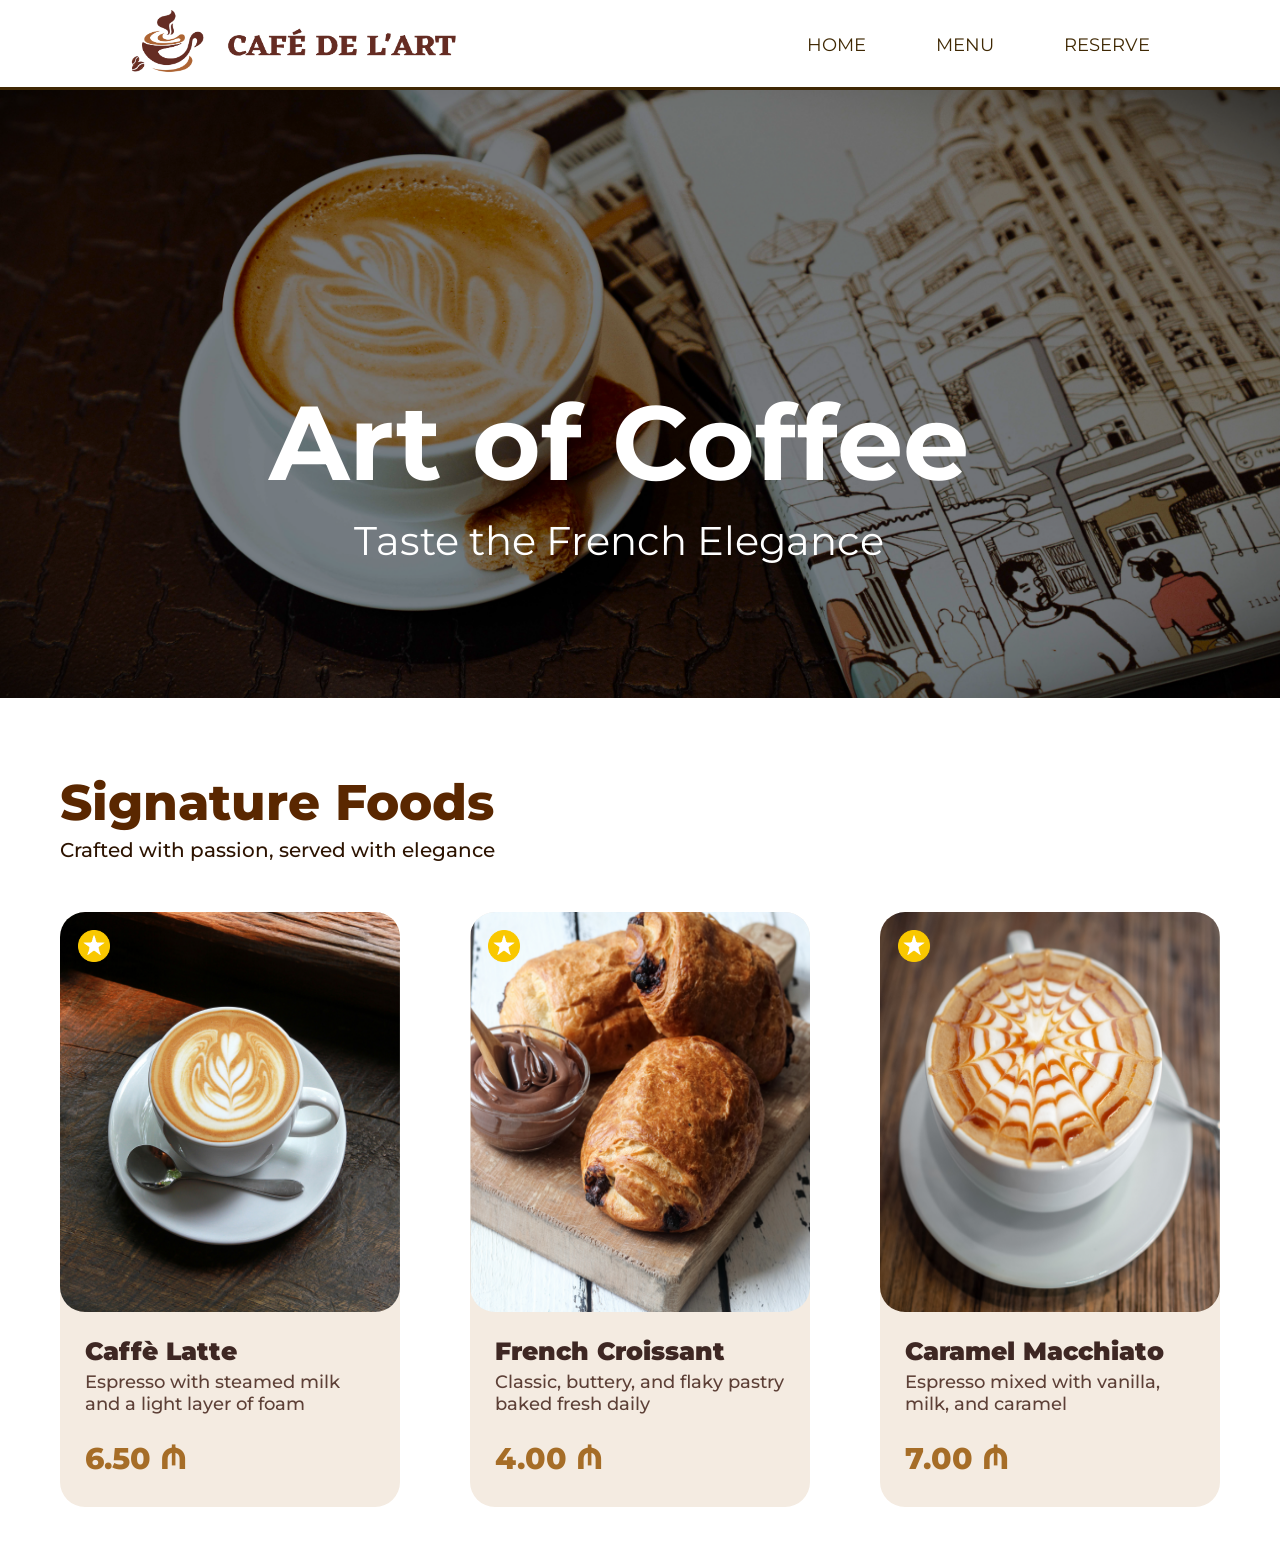
==== index.html @ 477aab11 "Adding signature foods area to laknding page" ====
<!DOCTYPE html>
<html lang="en">
    <head>
        <meta charset="UTF-8">
        <meta name="viewport" content="width=device-width, initial-scale=1.0">
        <title>Café de l'Art - The French Elegance</title>
        <link rel="stylesheet" href="style.css">
        <link rel="icon" type="image/png" href="./icons/title-logo-icon.png">
    </head>
    <body>
        <header>
            <div class="logo">
                <img src="./icons/business-logo.png" alt="Logo" id="logo">
            </div>
            <div class="services">
                <ul class="menu">
                    <li>
                        <button class="btn">HOME</button>
                    </li>
                    <li>
                        <button class="btn">MENU</button>
                    </li>
                    <li>
                        <button class="btn">RESERVE</button>
                    </li>
                </ul>
            </div>
        </header>
        <main>
            <section class="hero">
                <div class="hero-img">
                    <img src="./images/2.png" alt="Hero">
                    <div class="hero-slogan">
                        <h1>Art of Coffee</h1>
                        <p>Taste the French Elegance</p>
                    </div>
                </div>
            </section>
            <section class="signature-foods">
                <h2 class="title">Signature Foods</h2>
                <p class="subtitle">Crafted with passion, served with elegance</p>
                <div class="cards">
                    <div class="card">
                        <div class="item-img">
                            <img src="./icons/premium-icon.png" alt="Premium Badge" class="premium-icon">
                            <img src="./images/item1.png" alt="Caffè Latte" class="main-img">
                        </div>
                        <div class="item-details">
                            <h3>Caffè Latte</h3>
                            <p>Espresso with steamed milk and a light layer of foam</p>
                            <div class="price">6.50 ₼</div>
                        </div>
                    </div>
                    <div class="card">
                        <div class="item-img">
                            <img src="./icons/premium-icon.png" alt="Premium Badge" class="premium-icon">
                            <img src="./images/item2.png" alt="French Croissant" class="main-img">
                        </div>
                        <div class="item-details">
                            <h3>French Croissant</h3>
                            <p>Classic, buttery, and flaky pastry baked fresh daily</p>
                            <div class="price">4.00 ₼</div>
                        </div>
                    </div>
                    <div class="card">
                        <div class="item-img">
                            <img src="./icons/premium-icon.png" alt="Premium Badge" class="premium-icon">
                            <img src="./images/item3.png" alt="Caramel Macchiato" class="main-img">
                        </div>
                        <div class="item-details">
                            <h3>Caramel Macchiato</h3>
                            <p>Espresso mixed with vanilla, milk, and caramel</p>
                            <div class="price">7.00 ₼</div>
                        </div>
                    </div>
                </div>
            </section>
        </main>
        <footer>

        </footer>
    </body>
</html>
---- style.css ----
@import url('https://fonts.googleapis.com/css2?family=Alegreya+SC:ital,wght@0,400;0,500;0,700;0,800;0,900;1,400;1,500;1,700;1,800;1,900&family=Courier+Prime:ital,wght@0,400;0,700;1,400;1,700&family=Inter:ital,opsz,wght@0,14..32,100..900;1,14..32,100..900&family=Lato:ital,wght@0,100;0,300;0,400;0,700;0,900;1,100;1,300;1,400;1,700;1,900&family=Montserrat:ital,wght@0,100..900;1,100..900&family=Roboto+Slab:wght@100..900&family=Roboto:ital,wght@0,100..900;1,100..900&display=swap');

* {
    box-sizing: border-box;
    margin: 0;
    padding: 0;
    font-family: 'Montserrat',sans-serif;
}

header {
    width: 100%;
    height: 90px;
    background-color: white;
    padding: 15px 80px;
    margin: 0;
    display: flex;
    justify-content: space-between;
    align-items: center;
    position: sticky;
    top: 0;
    z-index: 1;
    border-bottom: 3px solid rgb(63, 40, 3);
}

#logo {
    width: 350px;
    height: 70px;
    position: relative;
    left: 50px;
    top: 3px;
}

.menu {
    list-style-type: none;
    display: flex;
    gap: 70px;
    justify-content: center;
    position: relative;
    right: 50px;
    font-size: 20px;
    font-weight: 400;
}

.menu .btn {
    background: none;
    border: none;
    font-size: 18px;
    margin-top: 0;
    color: rgb(63, 40, 3);
    cursor: pointer;
}

.menu .btn:hover {
    color: rgb(130, 84, 9);
}

.hero-img img {
    width: 100%;
    position: relative;
}

.hero-slogan {
    position: absolute;
    top: 42%;
    left: 21%;
    text-align: center;
    color: white;
    font-size: 70px;
}

.hero-slogan p {
    font-size: 40px;
    font-weight: 400;
    margin-top: 10px;
}

.signature-foods {
    padding: 60px 60px;
    margin-top: 10px;
}

.signature-foods .title {
    color: rgb(90, 39, 0);
    font-size: 50px;
    font-weight: 800;
}

.signature-foods .subtitle {
    color: rgb(44, 19, 0);
    font-size: 20px;
    font-weight: 500;
    margin-top: 5px;
}

.signature-foods .cards {
    display: flex;
    justify-content: center;
    width: 100%;
    gap: 70px;
    margin-top: 50px;
}

.signature-foods .card {
    width: 33%;
    height: 100%;
    background-color: #F4EBE1;
    border-radius: 25px;
}

.signature-foods .card:hover {
    position: relative;
    bottom: 10px;
}

.signature-foods .item-img {
    position: relative;
}

.signature-foods .main-img {
    width: 100%;
    height: 400px;
    margin-bottom: 20px;
    border-radius: 25px;
}

.signature-foods .premium-icon {
    width: 32px;
    height: 32px;
    position: absolute;
    top: 18px;
    left: 18px;
}

.signature-foods .item-details {
    padding: 0 25px 30px 25px;
}

.signature-foods .item-details h3 {
    color: #3E2723;
    font-weight: 900;
    font-size: 25px;
}

.signature-foods .item-details p {
    margin-top: 5px;
    color: #5D4037;
    font-weight: 500;
    font-size: 18px;
}

.signature-foods .item-details .price {
    margin-top: 25px;
    font-weight: 800;
    font-size: 30px;
    color: #A66D27;
}
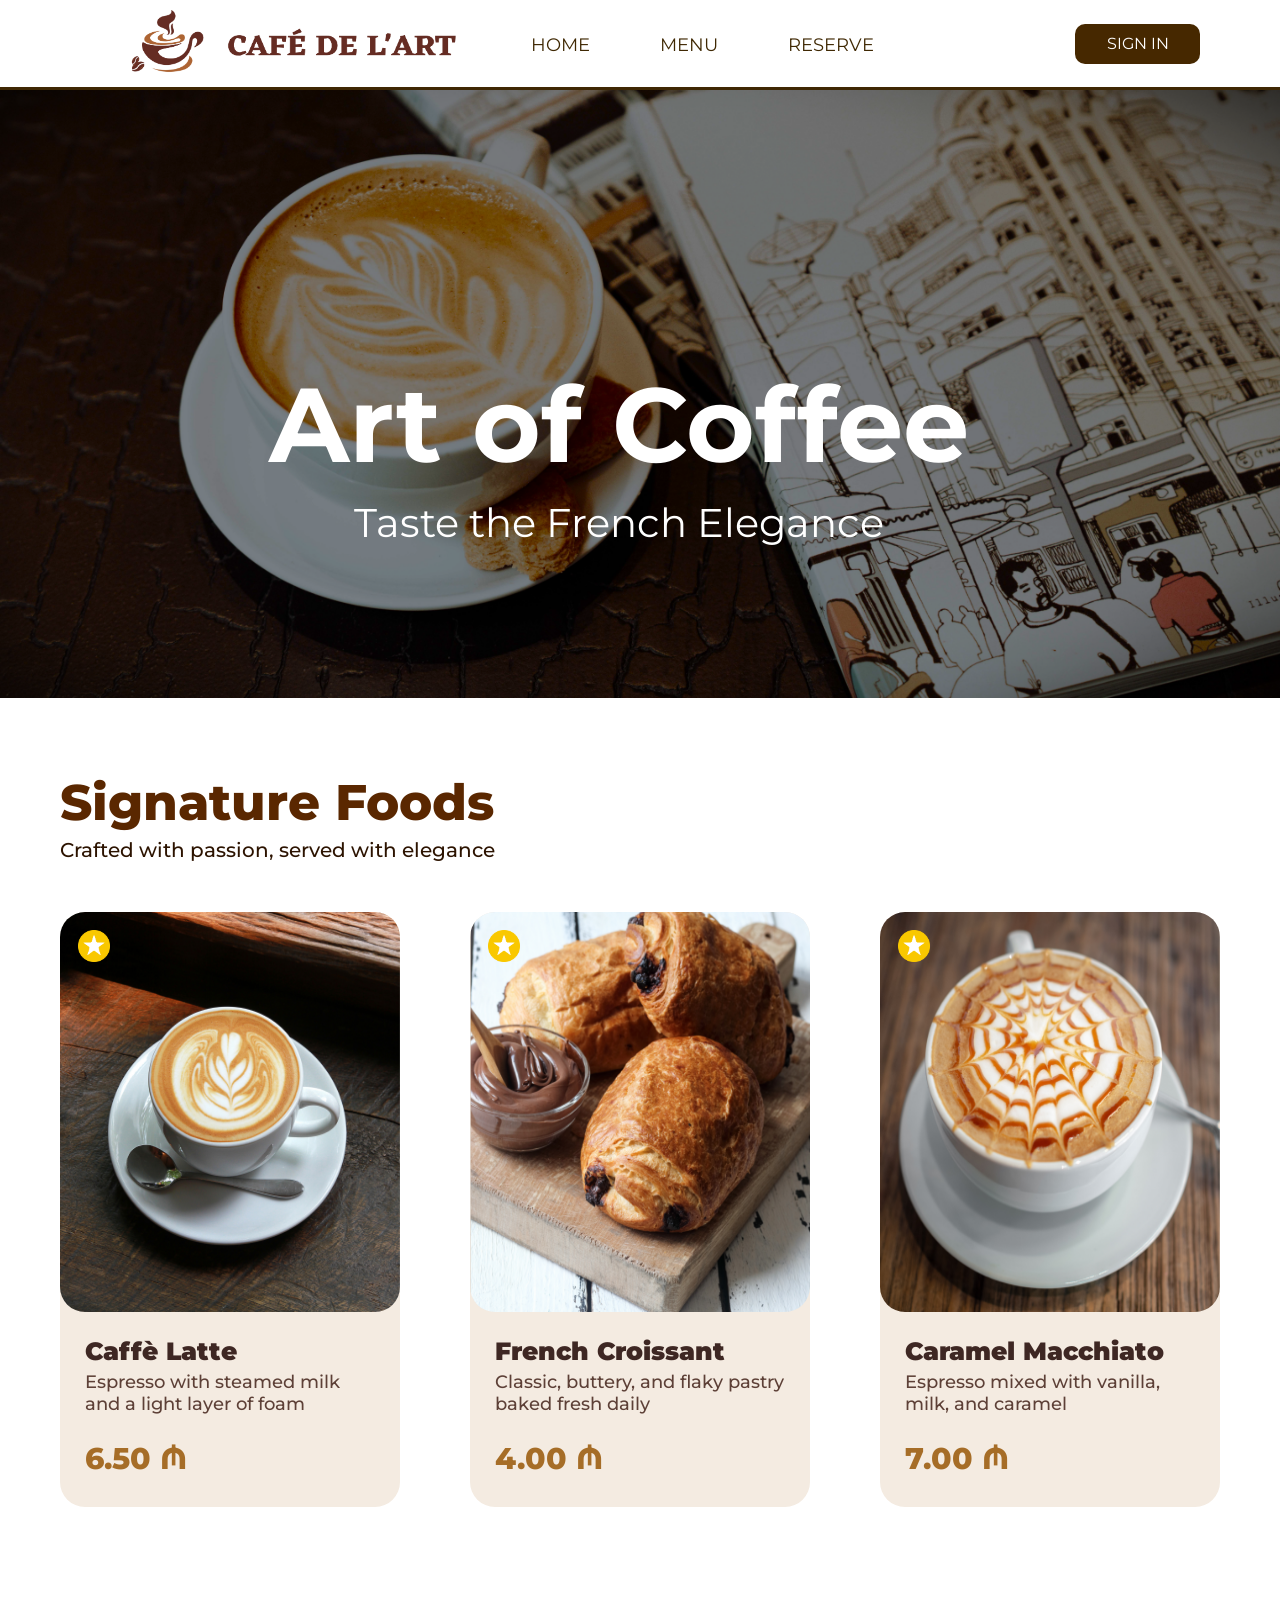
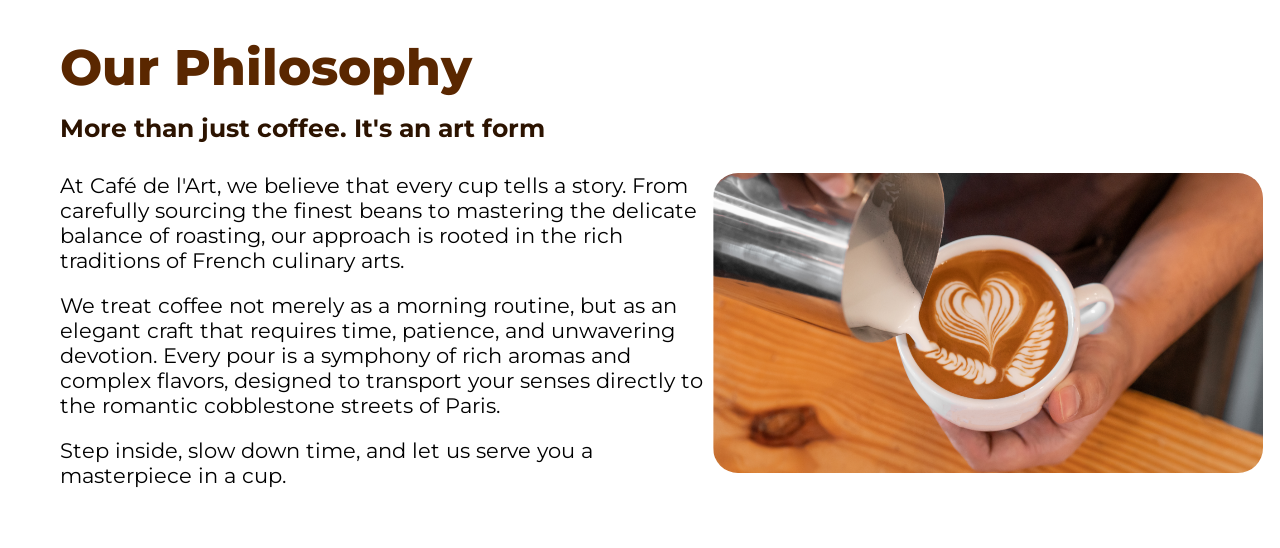
==== commit 37522cb6: "Adding short story about business in landing page" ====
--- a/index.html
+++ b/index.html
@@ -24,6 +24,9 @@
                         <button class="btn">RESERVE</button>
                     </li>
                 </ul>
+            </div>
+            <div class="login">
+                <button class="login-btn">SIGN IN</button>
             </div>
         </header>
         <main>
@@ -75,6 +78,30 @@
                     </div>
                 </div>
             </section>
+            <section class="story">
+                <h2 class="story-title">Our Philosophy</h2>
+                <h3 class="story-subtitle">More than just coffee. It's an art form</h3>
+                <div class="story-area">
+                    <div class="story-content">
+                        <p>
+                            At Café de l'Art, we believe that every cup tells a story. From carefully 
+                            sourcing the finest beans to mastering the delicate balance of roasting, our 
+                            approach is rooted in the rich traditions of French culinary arts.
+                        </p>
+                        <p>We treat coffee not merely as a morning routine, but as an elegant craft that 
+                            requires time, patience, and unwavering devotion. Every pour is a symphony of 
+                            rich aromas and complex flavors, designed to transport your senses directly to 
+                            the romantic cobblestone streets of Paris.
+                        </p>
+                        <p>
+                            Step inside, slow down time, and let us serve you a masterpiece in a cup.
+                        </p>
+                    </div>
+                    <div class="story-img">
+                        <img src="./images/story.png" alt="Coffee Art">
+                    </div>
+                </div>
+            </section>
         </main>
         <footer>
 
--- a/style.css
+++ b/style.css
@@ -54,6 +54,22 @@
     color: rgb(130, 84, 9);
 }
 
+.login-btn {
+    width: 125px;
+    height: 40px;
+    background-color: #462800;
+    border: none;
+    border-radius: 10px;
+    color: white;
+    font-size: 16px;
+    font-weight: 400;
+}
+
+.login-btn:hover {
+    background-color: #5D4037;
+    cursor: pointer;
+}
+
 .hero-img img {
     width: 100%;
     position: relative;
@@ -61,7 +77,7 @@
 
 .hero-slogan {
     position: absolute;
-    top: 42%;
+    top: 40%;
     left: 21%;
     text-align: center;
     color: white;
@@ -74,7 +90,7 @@
     margin-top: 10px;
 }
 
-.signature-foods {
+.signature-foods, .story {
     padding: 60px 60px;
     margin-top: 10px;
 }
@@ -154,3 +170,44 @@
     font-size: 30px;
     color: #A66D27;
 }
+
+.story-title {
+    color: rgb(90, 39, 0);
+    font-size: 50px;
+    font-weight: 800;
+}
+
+.story-subtitle {
+    color: rgb(44, 19, 0);
+    font-size: 25px;
+    font-weight: 700;
+    margin-top: 15px;
+}
+
+.story p {
+    margin-top: 20px;
+    font-size: 21px;
+}
+
+.story-img {
+    display: flex;
+    justify-content: center;
+    margin-top: 30px;
+    width: 40%;
+}
+
+.story-content {
+    padding-top: 10px;
+    padding-right: 40px;
+}
+
+.story-img img {
+    width: 550px;
+    height: 300px;
+    border-radius: 25px;
+}
+
+.story-area {
+    display: flex;
+    align-items: flex-start;
+}
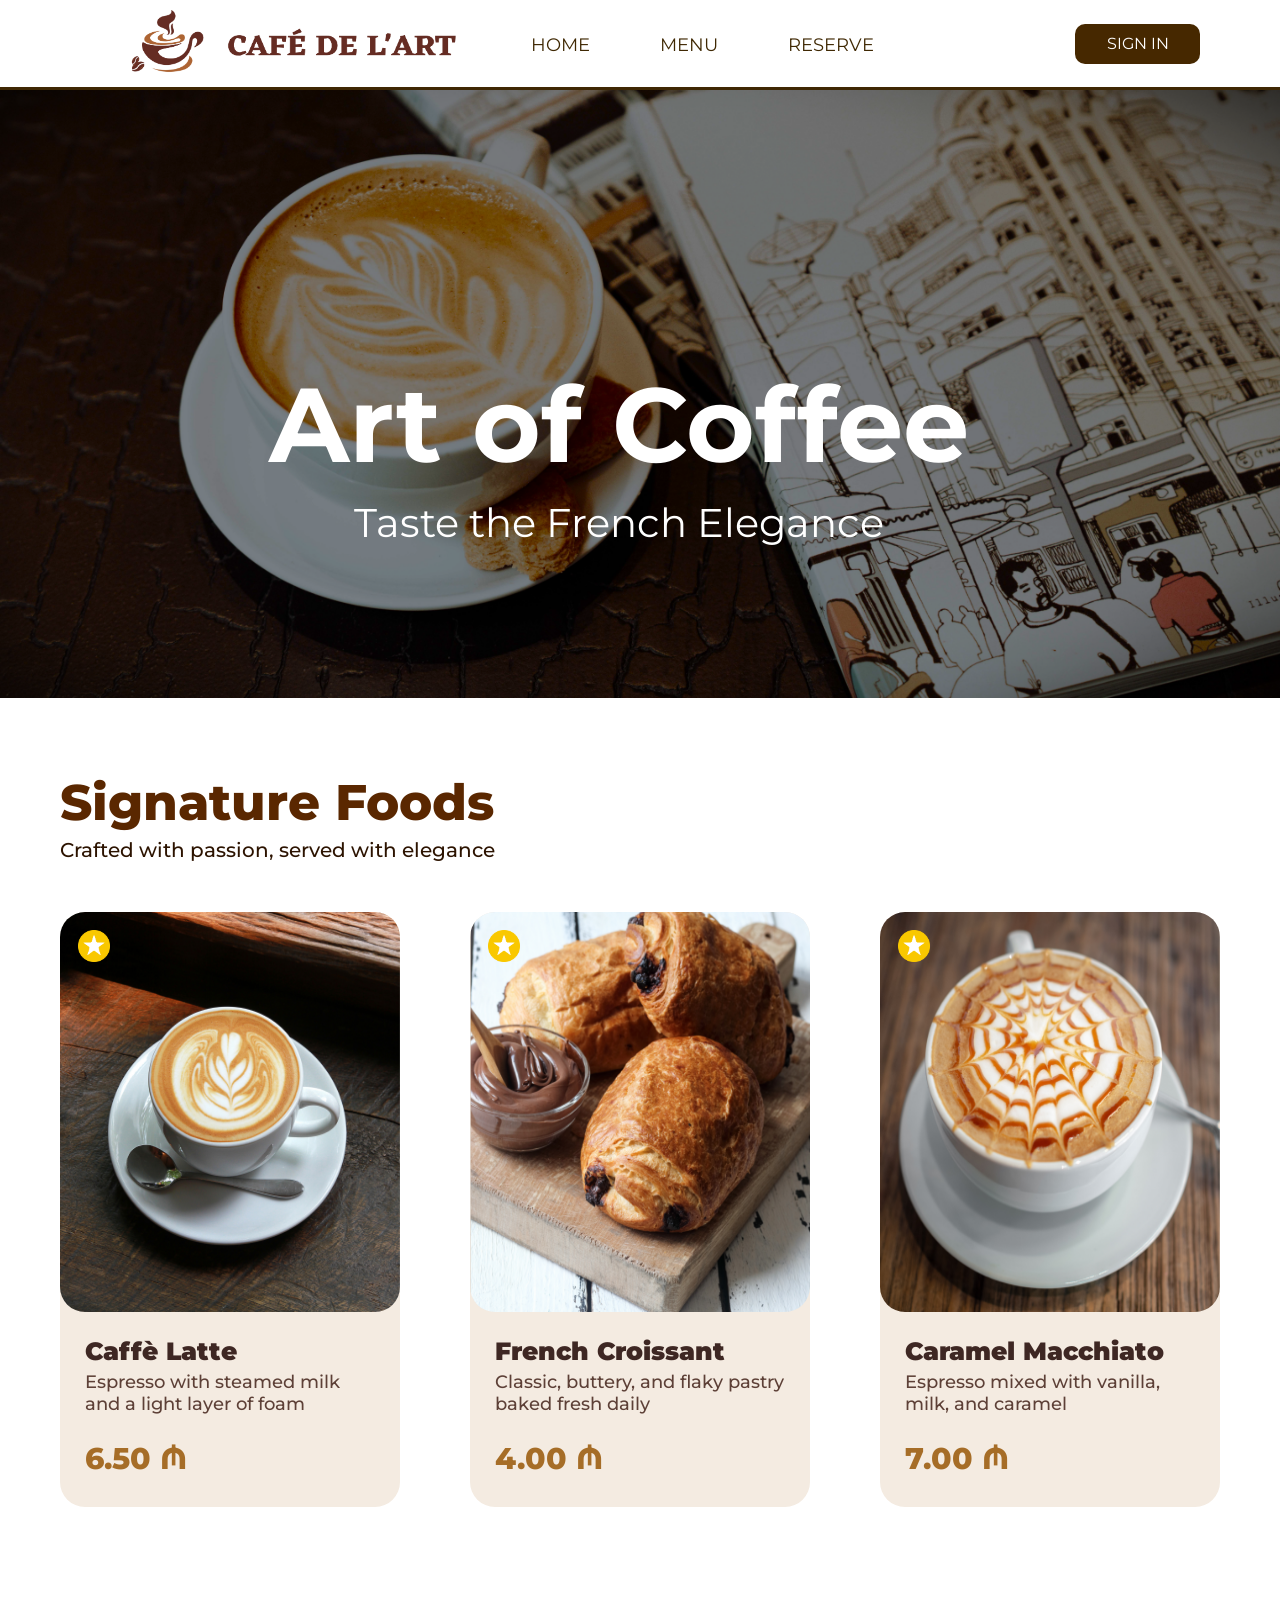
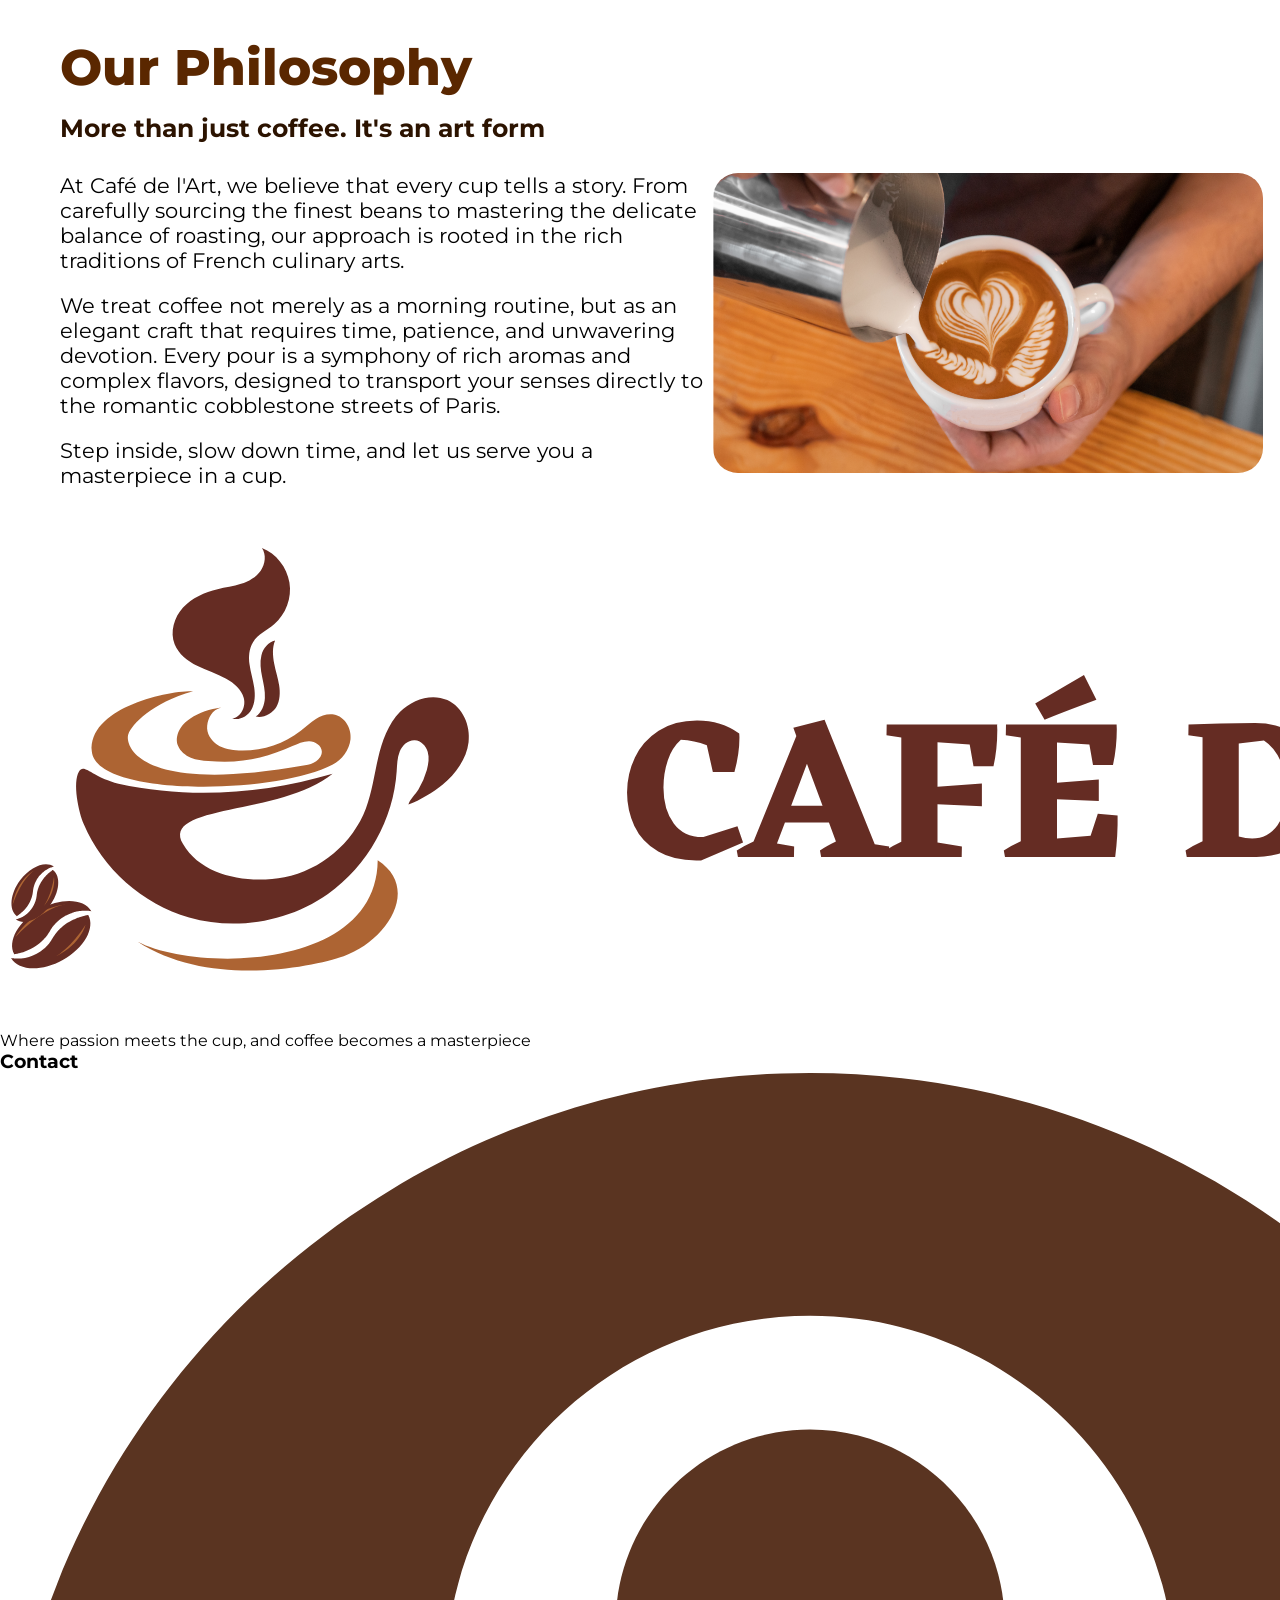
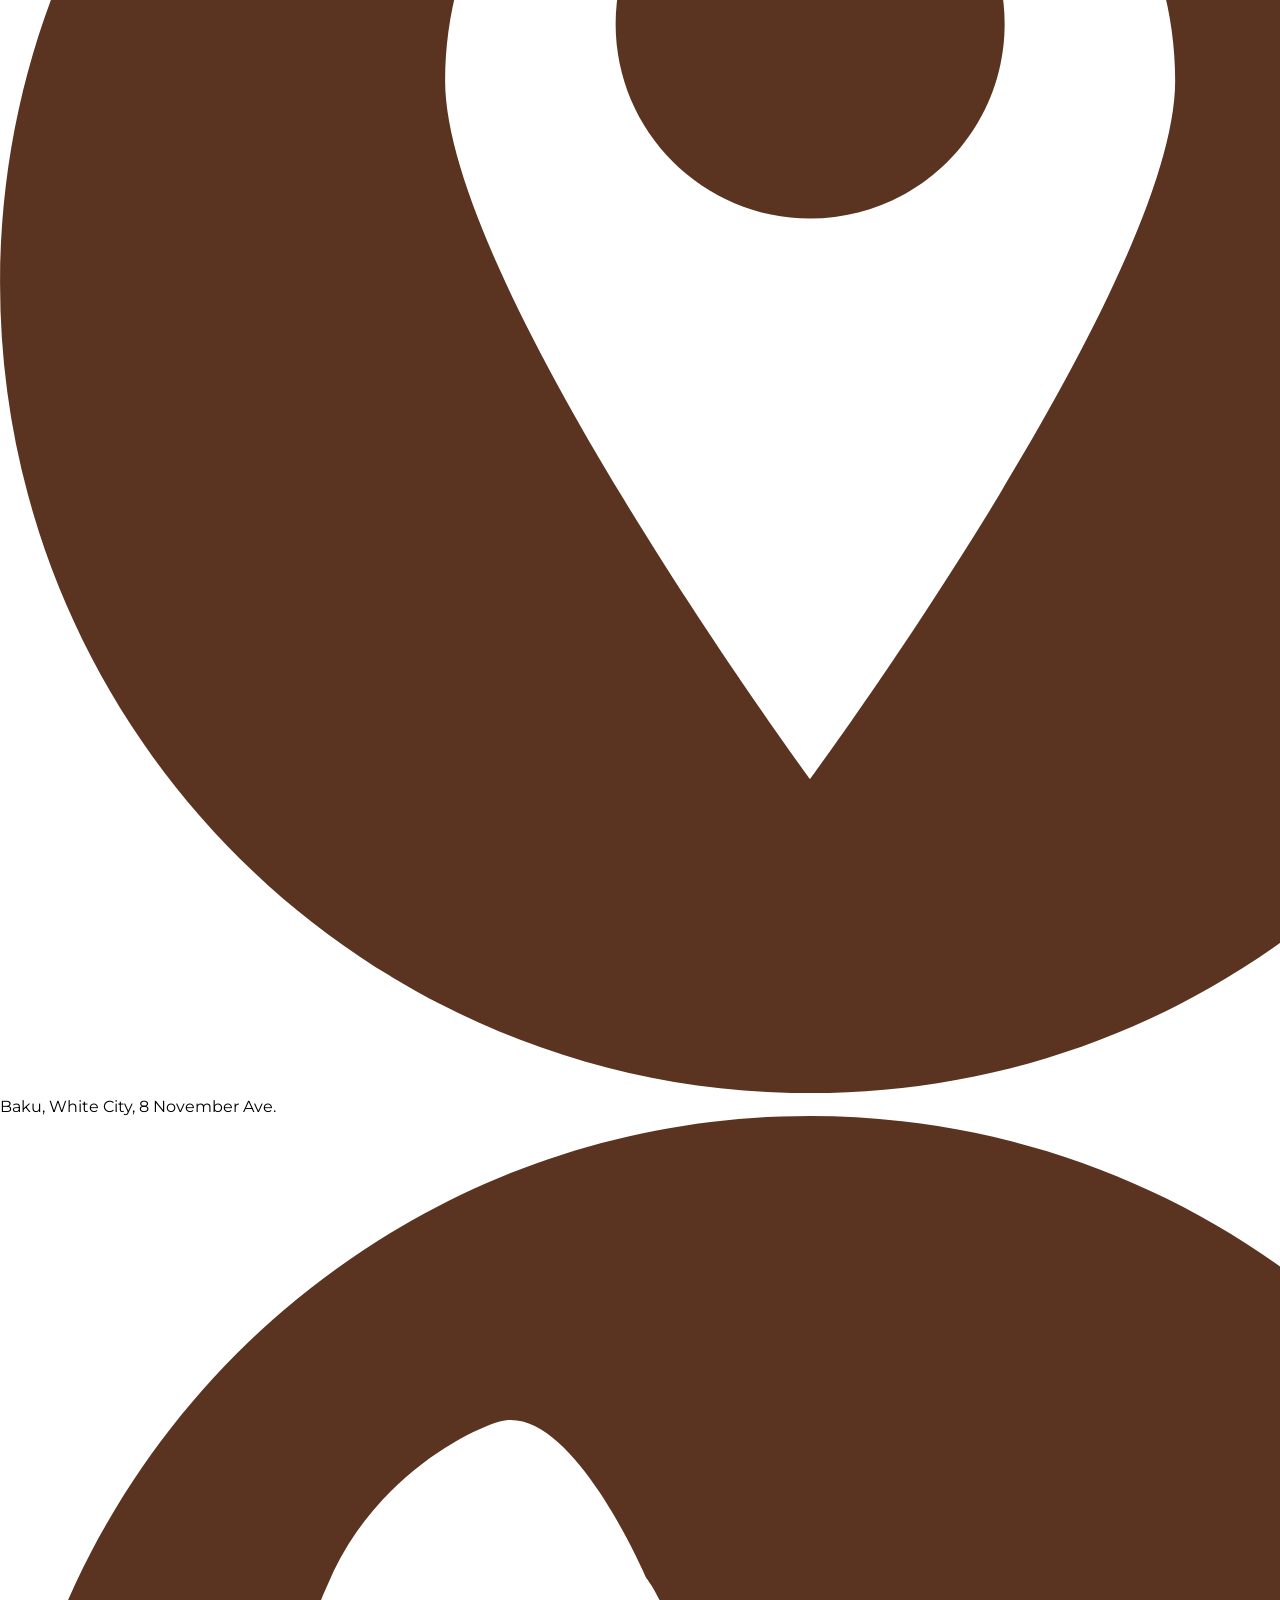
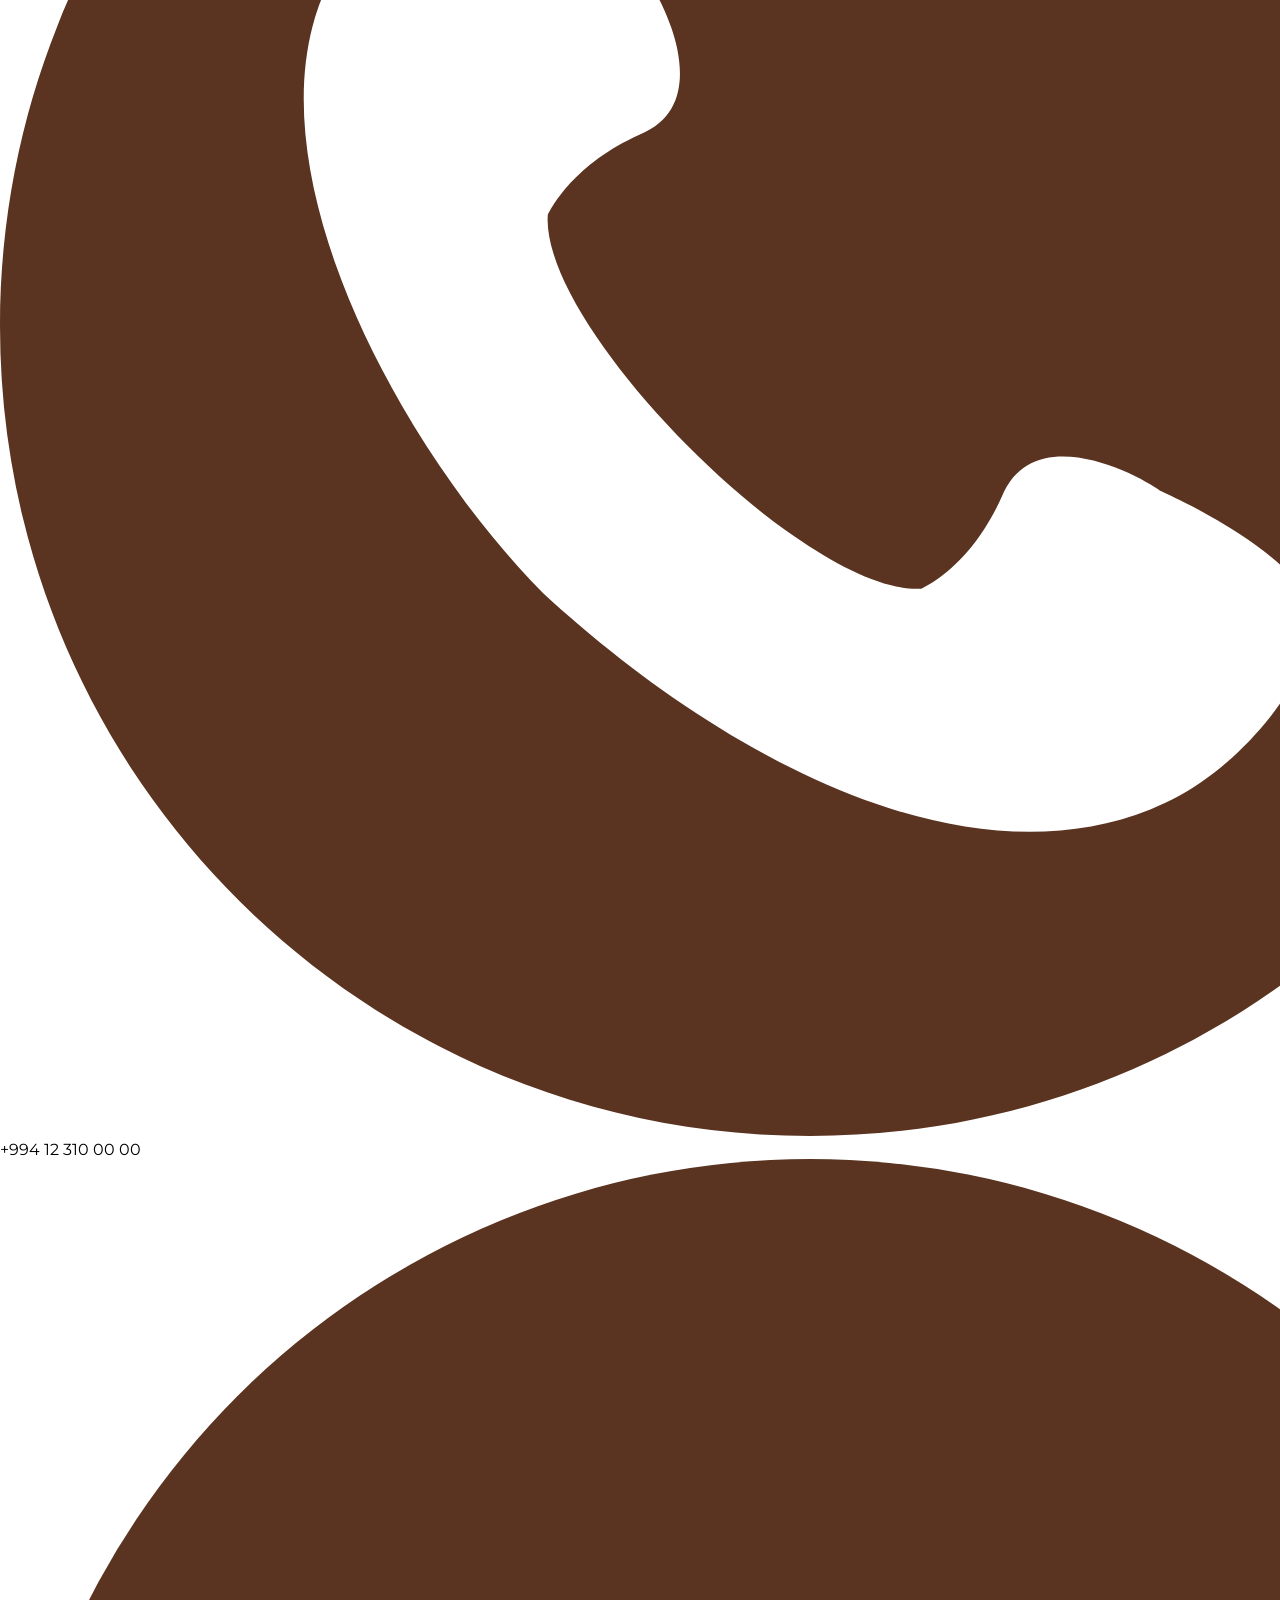
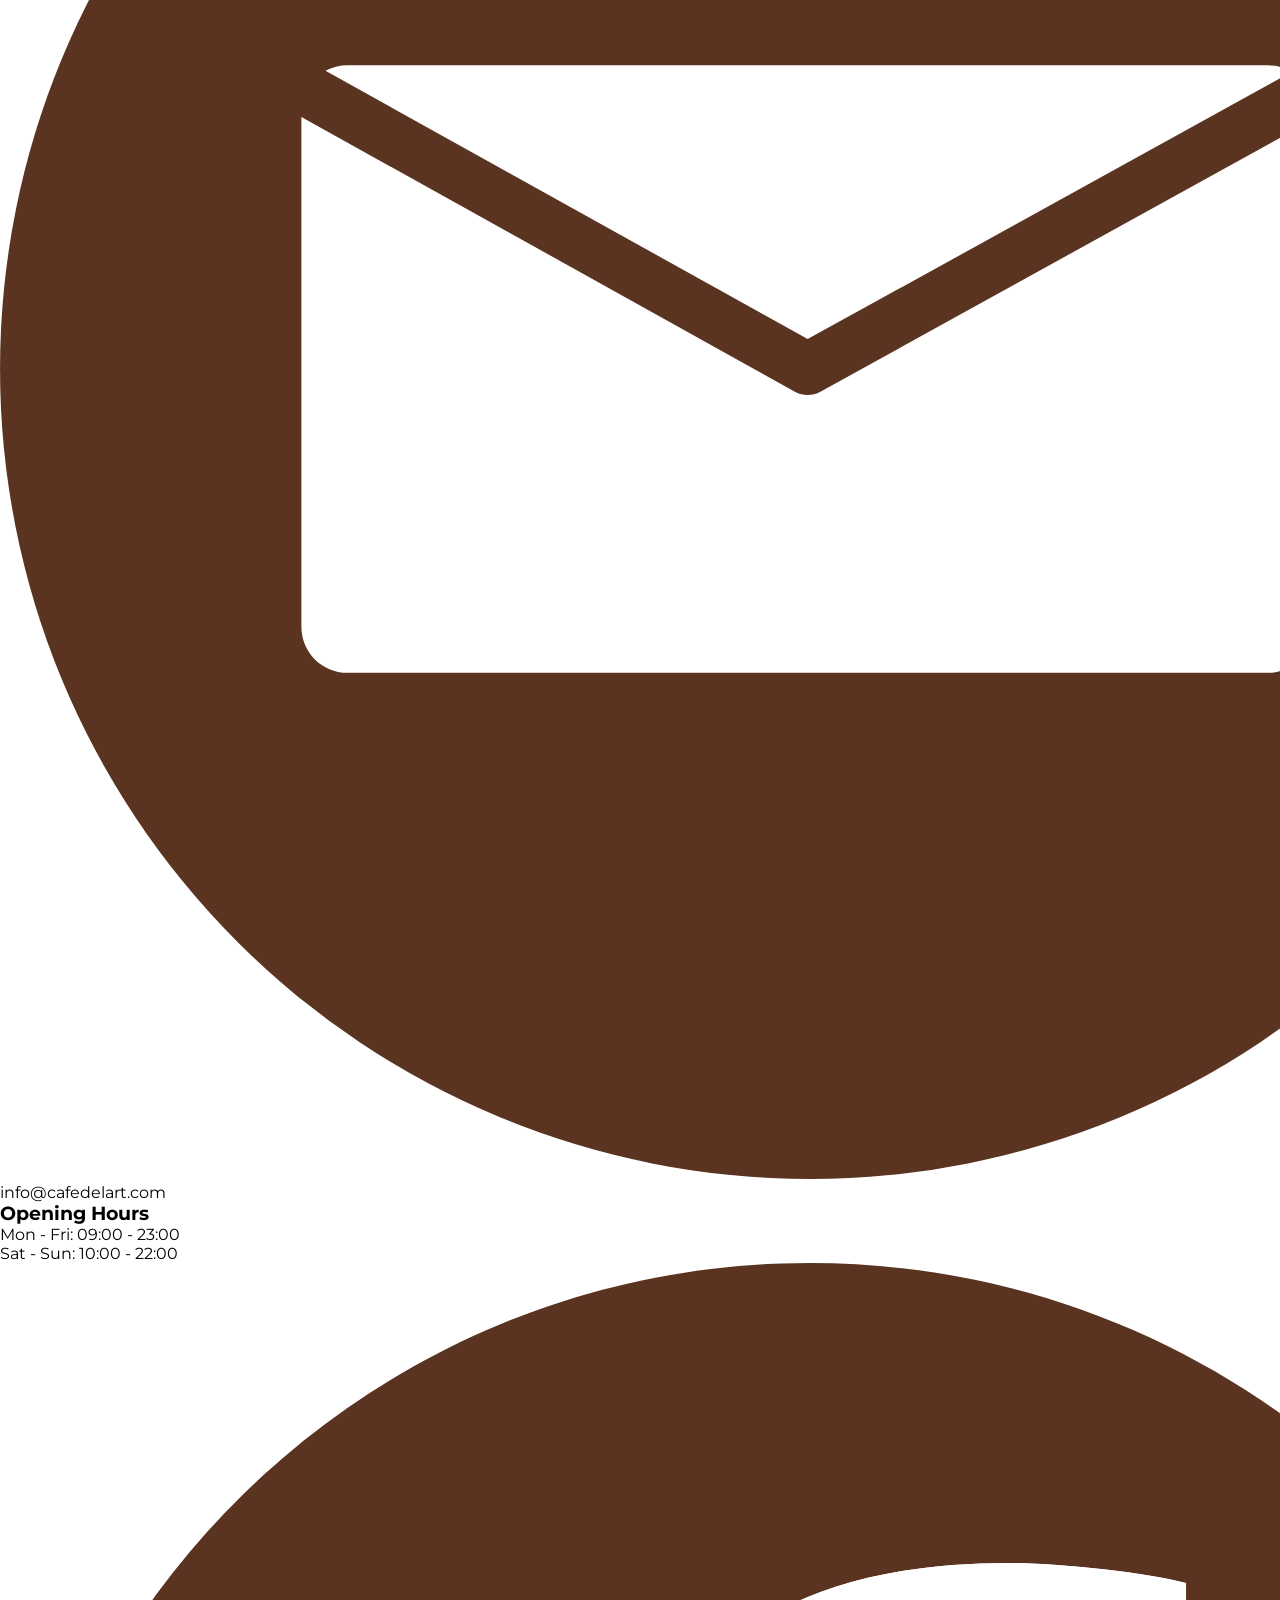
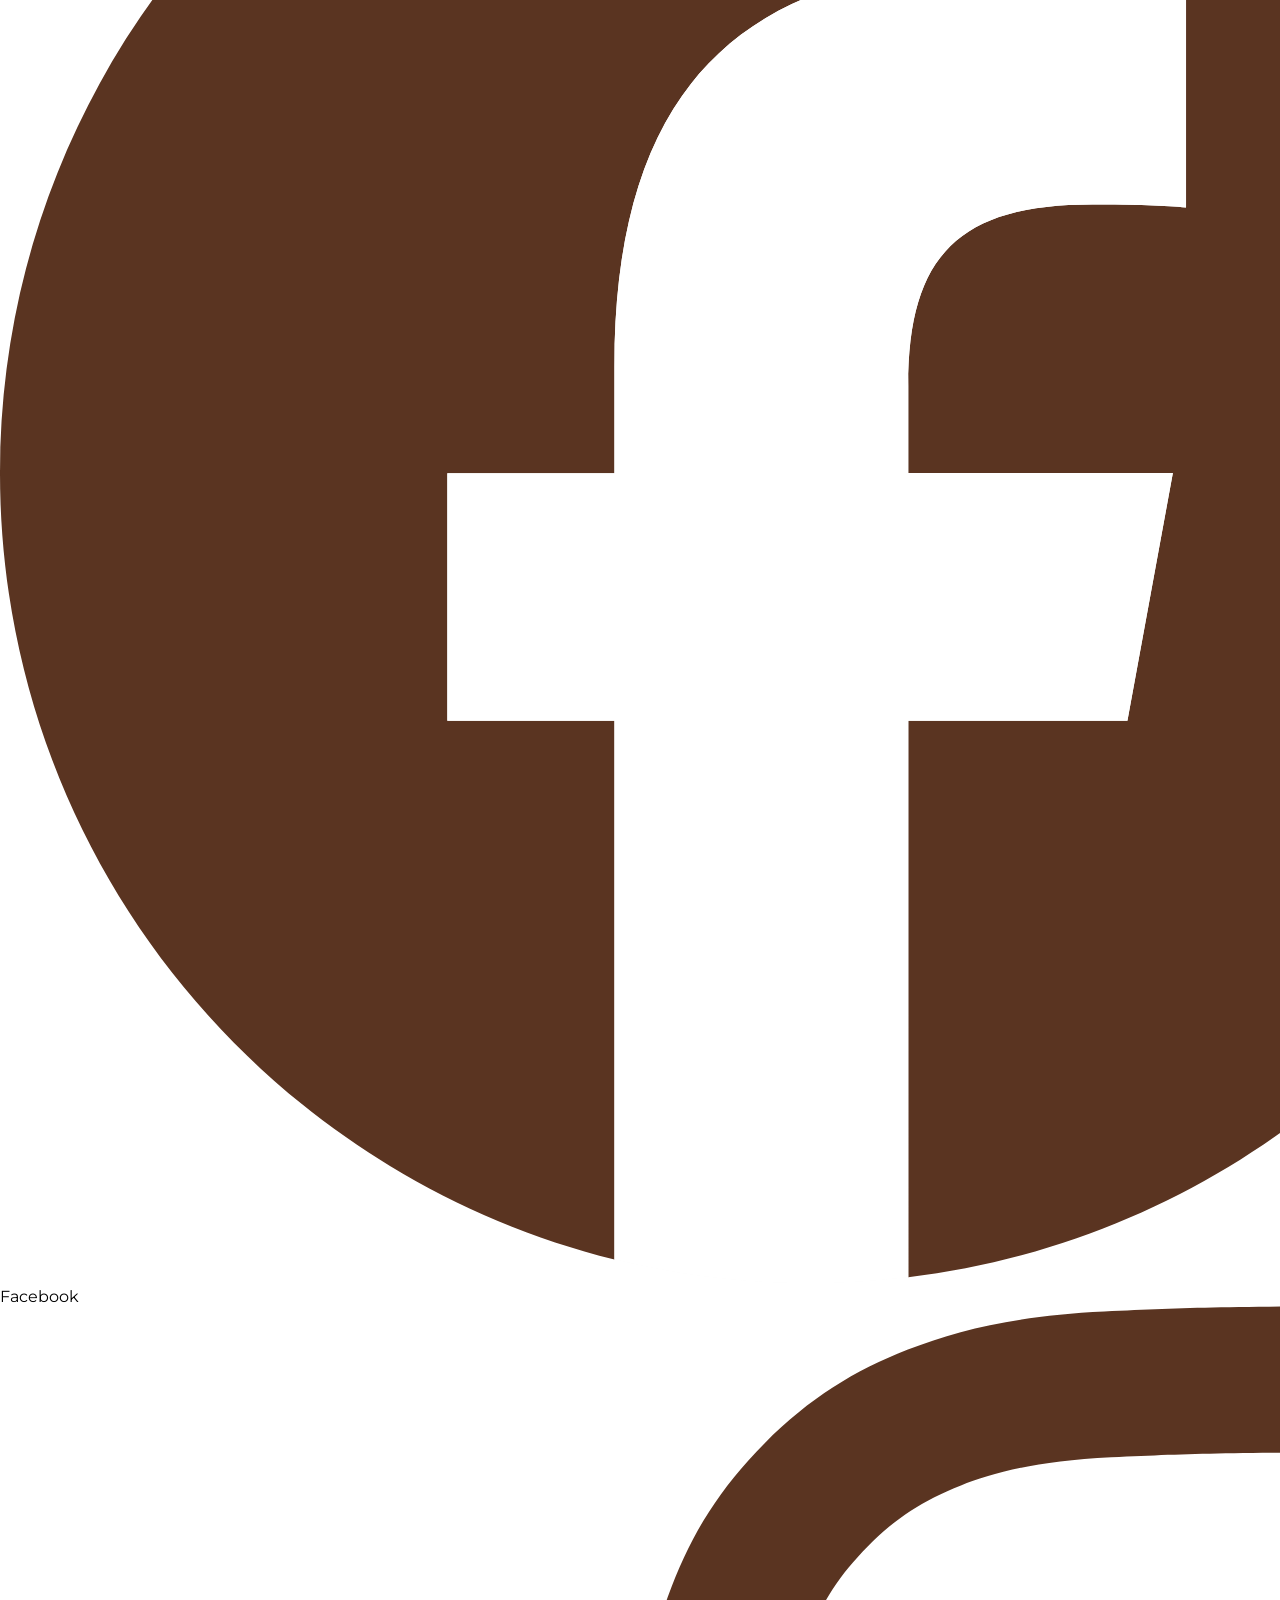
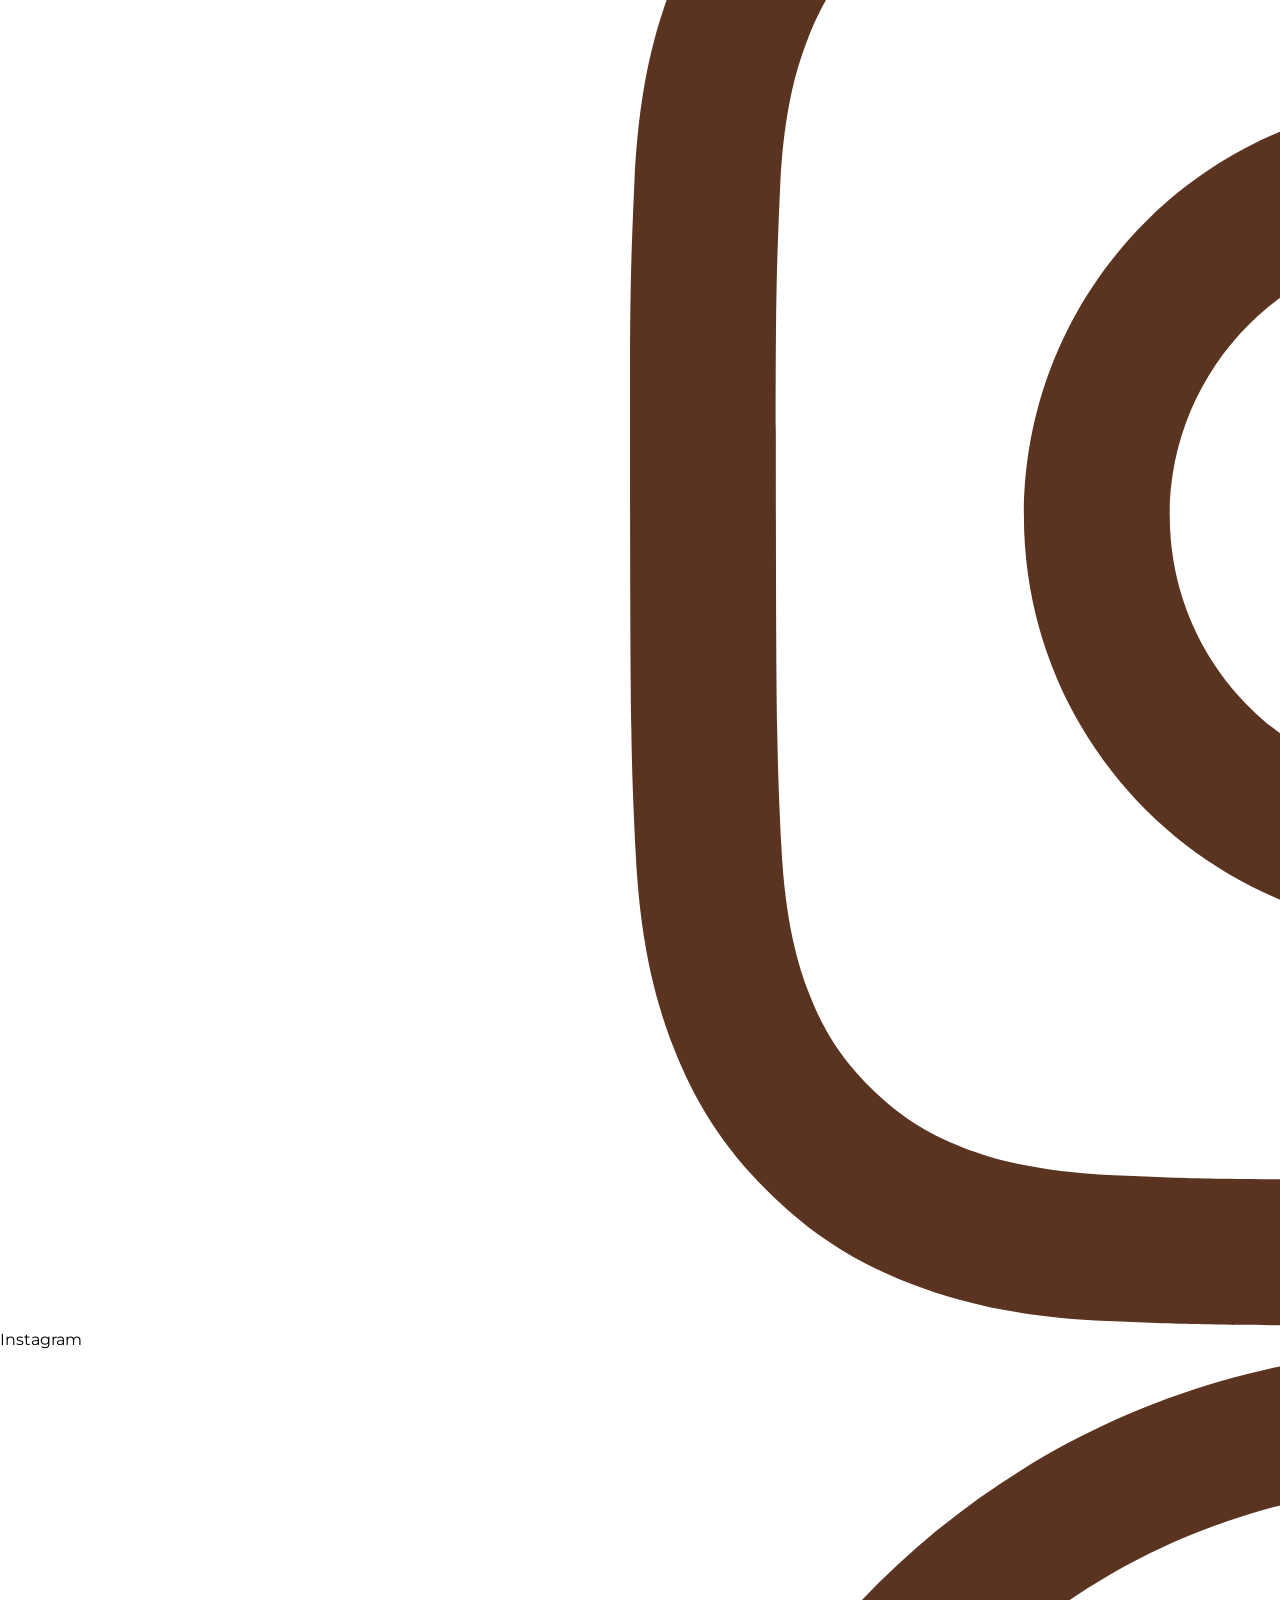
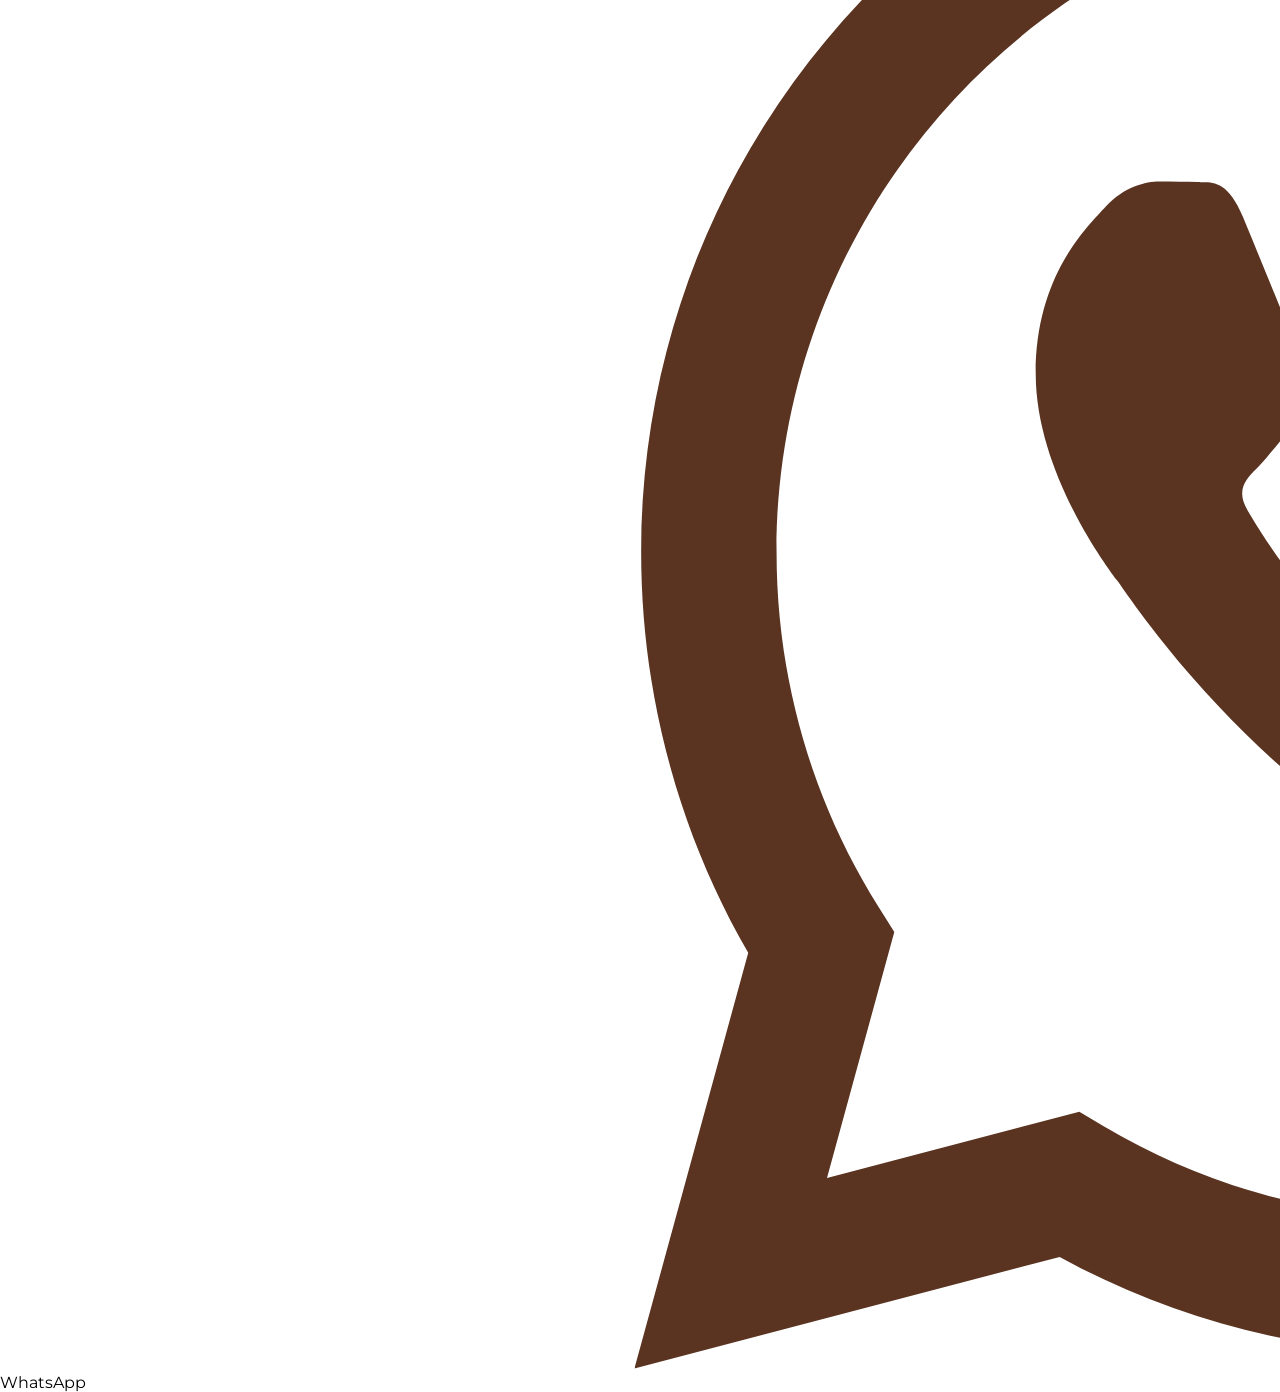
==== commit 3407b832: "Completing to build structure of footer in landing page" ====
--- a/index.html
+++ b/index.html
@@ -104,7 +104,52 @@
             </section>
         </main>
         <footer>
-
+            <div class="footer-area">
+                <div class="brand-area">
+                    <div class="brand-img">
+                        <img src="./icons/business-logo.png" alt="Café de l'Art">
+                    </div>
+                    <div class="brand-slogan">
+                        <p>Where passion meets the cup, and coffee becomes a masterpiece</p>
+                    </div>
+                </div>
+                <div class="business-info">
+                    <div class="contact-info">
+                        <h3>Contact</h3>
+                        <div class="location">
+                            <img src="./icons/11.png" alt="Location">
+                            <p>Baku, White City, 8 November Ave.</p>
+                        </div>
+                        <div class="phone">
+                            <img src="./icons/7.png" alt="Phone">
+                            <p>+994 12 310 00 00</p>
+                        </div>
+                        <div class="email">
+                            <img src="./icons/10.png" alt="Email">
+                            <p>info@cafedelart.com</p>
+                        </div>
+                    </div>
+                    <div class="opening-hours">
+                        <h3>Opening Hours</h3>
+                        <p>Mon - Fri: 09:00 - 23:00</p>
+                        <p>Sat - Sun: 10:00 - 22:00</p>
+                    </div>
+                    <div class="social-links">
+                        <div class="facebook">
+                            <img src="./icons/8.png" alt="Facebook" class="social-icon">
+                            <p>Facebook</p>
+                        </div>
+                        <div class="instagram">
+                            <img src="./icons/5.png" alt="Instagram" class="social-icon">
+                            <p>Instagram</p>
+                        </div>
+                        <div class="whatsapp">
+                            <img src="./icons/6.png" alt="WhatsApp" class="social-icon">
+                            <p>WhatsApp</p>
+                        </div>
+                    </div>
+                </div>
+            </div>
         </footer>
     </body>
 </html>
--- a/style.css
+++ b/style.css
@@ -121,6 +121,7 @@
     height: 100%;
     background-color: #F4EBE1;
     border-radius: 25px;
+    cursor: pointer;
 }
 
 .signature-foods .card:hover {
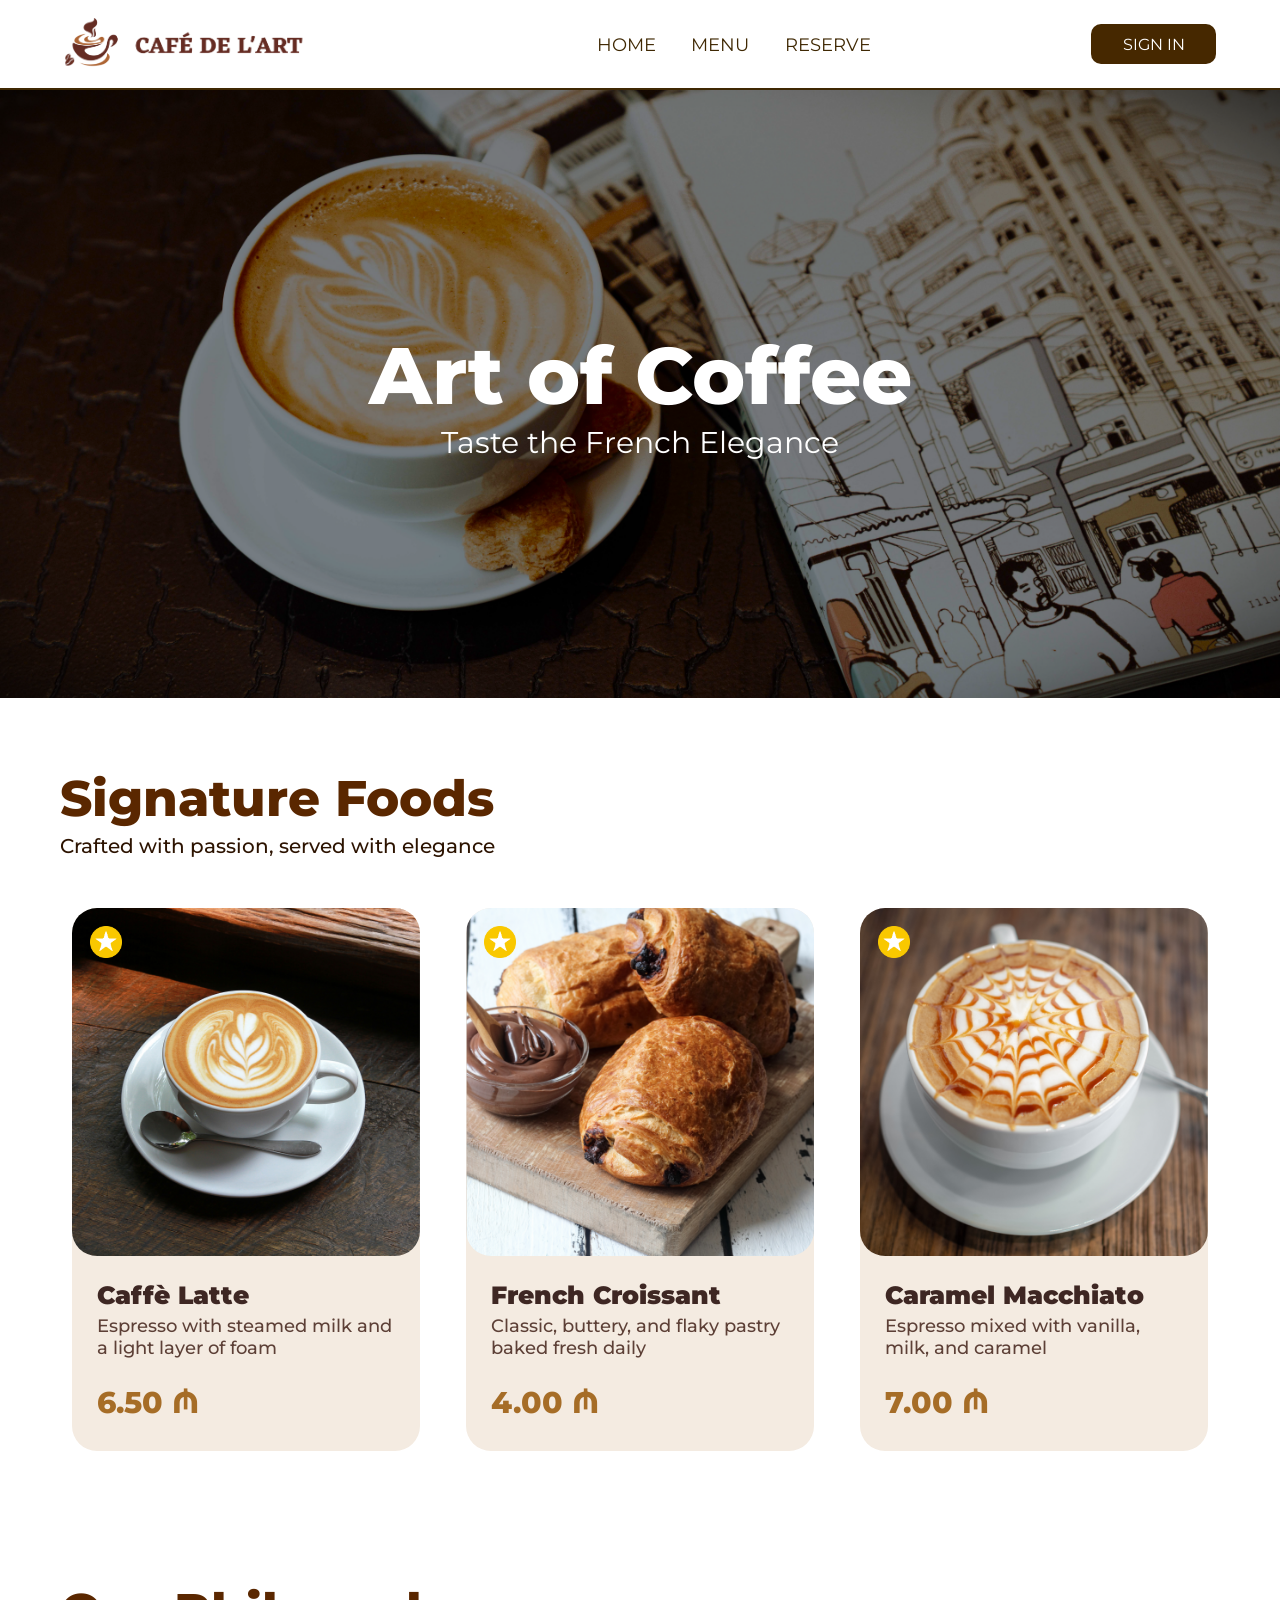
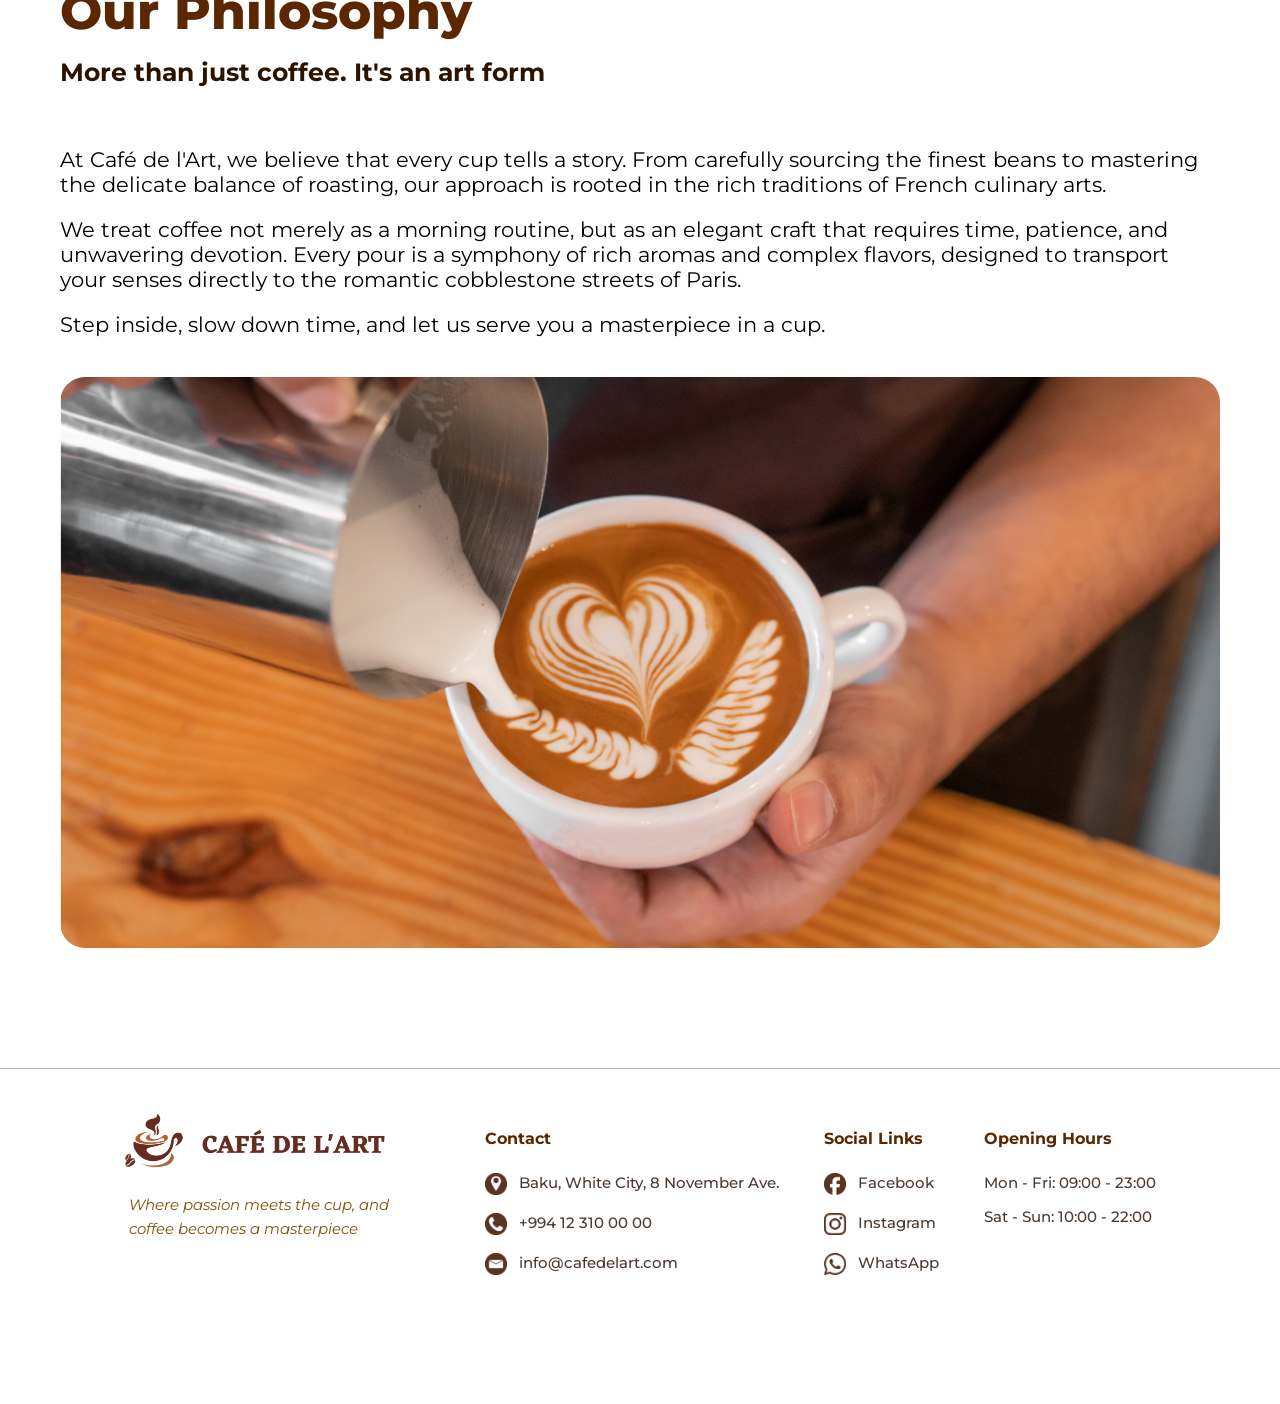
==== commit d64e22df: "Adding responsive web desing to landing page for mobile, tablet and desktop" ====
--- a/index.html
+++ b/index.html
@@ -114,7 +114,7 @@
                     </div>
                 </div>
                 <div class="business-info">
-                    <div class="contact-info">
+                    <div class="info contact-info">
                         <h3>Contact</h3>
                         <div class="location">
                             <img src="./icons/11.png" alt="Location">
@@ -129,24 +129,25 @@
                             <p>info@cafedelart.com</p>
                         </div>
                     </div>
-                    <div class="opening-hours">
+                    <div class="info social-links">
+                        <h3>Social Links</h3>
+                        <div class="social facebook">
+                            <img src="./icons/8.png" alt="Facebook" class="social-icon">
+                            <p>Facebook</p>
+                        </div>
+                        <div class="social instagram">
+                            <img src="./icons/5.png" alt="Instagram" class="social-icon">
+                            <p>Instagram</p>
+                        </div>
+                        <div class="social whatsapp">
+                            <img src="./icons/6.png" alt="WhatsApp" class="social-icon">
+                            <p>WhatsApp</p>
+                        </div>
+                    </div>
+                    <div class="info opening-hours">
                         <h3>Opening Hours</h3>
                         <p>Mon - Fri: 09:00 - 23:00</p>
                         <p>Sat - Sun: 10:00 - 22:00</p>
-                    </div>
-                    <div class="social-links">
-                        <div class="facebook">
-                            <img src="./icons/8.png" alt="Facebook" class="social-icon">
-                            <p>Facebook</p>
-                        </div>
-                        <div class="instagram">
-                            <img src="./icons/5.png" alt="Instagram" class="social-icon">
-                            <p>Instagram</p>
-                        </div>
-                        <div class="whatsapp">
-                            <img src="./icons/6.png" alt="WhatsApp" class="social-icon">
-                            <p>WhatsApp</p>
-                        </div>
                     </div>
                 </div>
             </div>
--- a/style.css
+++ b/style.css
@@ -11,7 +11,7 @@
     width: 100%;
     height: 90px;
     background-color: white;
-    padding: 15px 80px;
+    padding: 15px 5vw;
     margin: 0;
     display: flex;
     justify-content: space-between;
@@ -19,24 +19,26 @@
     position: sticky;
     top: 0;
     z-index: 1;
-    border-bottom: 3px solid rgb(63, 40, 3);
+    border-bottom: 2px solid rgb(63, 40, 3);
 }
 
 #logo {
-    width: 350px;
-    height: 70px;
+    width: 20vw;
+    min-width: 220px;
+    max-width: 350px;
+    height: auto;
     position: relative;
-    left: 50px;
+    left: 0;
     top: 3px;
 }
 
 .menu {
     list-style-type: none;
     display: flex;
-    gap: 70px;
+    gap: 5vw;
     justify-content: center;
     position: relative;
-    right: 50px;
+    right: 0;
     font-size: 20px;
     font-weight: 400;
 }
@@ -44,6 +46,7 @@
 .menu .btn {
     background: none;
     border: none;
+    width: 30px;
     font-size: 18px;
     margin-top: 0;
     color: rgb(63, 40, 3);
@@ -70,27 +73,41 @@
     cursor: pointer;
 }
 
+.hero-img {
+    position: relative;
+    width: 100%;
+}
+
 .hero-img img {
     width: 100%;
-    position: relative;
+    display: block; 
 }
 
 .hero-slogan {
     position: absolute;
-    top: 40%;
-    left: 21%;
+    top: 0;
+    left: 0;
+    width: 100%;
+    height: 100%;
+    display: flex;
+    flex-direction: column;
+    justify-content: center;
+    align-items: center;
     text-align: center;
     color: white;
-    font-size: 70px;
+}
+
+.hero-slogan h1 {
+    font-size: 80px;
+    font-weight: 800;
 }
 
 .hero-slogan p {
-    font-size: 40px;
+    font-size: 30px;
     font-weight: 400;
-    margin-top: 10px;
-}
-
-.signature-foods, .story {
+}
+
+.signature-foods, .story, footer {
     padding: 60px 60px;
     margin-top: 10px;
 }
@@ -112,13 +129,13 @@
     display: flex;
     justify-content: center;
     width: 100%;
-    gap: 70px;
+    gap: 4%;
     margin-top: 50px;
+    flex-wrap: wrap;
 }
 
 .signature-foods .card {
-    width: 33%;
-    height: 100%;
+    width: 30%;
     background-color: #F4EBE1;
     border-radius: 25px;
     cursor: pointer;
@@ -135,7 +152,7 @@
 
 .signature-foods .main-img {
     width: 100%;
-    height: 400px;
+    height: auto;
     margin-bottom: 20px;
     border-radius: 25px;
 }
@@ -190,25 +207,336 @@
     font-size: 21px;
 }
 
+.story-area {
+    display: flex;
+    flex-direction: column;
+    align-items: center;
+    gap: 40px; 
+    margin-top: 30px;
+}
+
+.story-content {
+    width: 100%;
+    padding-top: 10px;
+}
+
 .story-img {
     display: flex;
     justify-content: center;
-    margin-top: 30px;
-    width: 40%;
-}
-
-.story-content {
-    padding-top: 10px;
-    padding-right: 40px;
+    width: 100%;
 }
 
 .story-img img {
-    width: 550px;
-    height: 300px;
+    width: 100%;
+    height: auto;
     border-radius: 25px;
 }
 
-.story-area {
-    display: flex;
+footer {
+    width: 100%;
+    height: auto;
+    border-top: 1px solid rgb(193, 191, 188);
+    padding-top: 20px;
+    margin-top: 60px;
+}
+
+.footer-area {
+    display: flex;
+    justify-content: space-between;
     align-items: flex-start;
+    flex-wrap: wrap;
+    padding: 2vw 5vw 4vw 5vw;
+    max-width: 1400px;
+    margin: auto;
+    gap: 4vw;
+}
+
+.brand-area {
+    width: 30%;
+    display: flex;
+    flex-direction: column;
+}
+
+.brand-img img {
+    width: 100%;
+    max-width: 280px;
+    margin-bottom: 15px;
+}
+
+.brand-slogan p {
+    font-size: 15px;
+    line-height: 1.6;
+    color: rgb(130, 84, 9);
+    font-style: italic;
+    padding-left: 5px;
+}
+
+.business-info {
+    width: 65%;
+    display: flex;
+    flex-wrap: wrap;
+    gap: 2vw;
+    justify-content: space-between;
+    margin-top: 15px; 
+}
+
+.info {
+    display: flex;
+    flex-direction: column;
+}
+
+.info h3 {
+    font-size: 16px;
+    font-weight: 700;
+    margin-bottom: 25px;
+    color: rgb(90, 39, 0);
+}
+
+.info p {
+    font-size: 15px;
+    font-weight: 500;
+    color: #4a3b32;
+}
+
+
+.business-info img {
+    width: 22px; 
+    height: 22px;
+}
+
+.location, .phone, .email, .social {
+    display: flex;
+    align-items: flex-start;
+    gap: 12px;
+    margin-bottom: 18px;
+    cursor: pointer;
+}
+
+.location p:hover, .phone p:hover, .email p:hover, .social p:hover {
+    color: #281910;
+    text-decoration: underline;
+}
+
+.opening-hours p {
+    margin-bottom: 15px;
+}
+
+@media (max-width: 990px) {
+    header {
+        padding: 15px 3vw;
+    }
+
+    #logo {
+        min-width: 160px; 
+        max-width: 200px;
+    }
+
+    .signature-foods, .story, footer {
+        padding: 40px 3vw;
+    }
+
+    .menu {
+        display: flex; 
+        gap: 40px;
+    }
+
+    .menu .btn {
+        font-size: 16px;
+    }
+
+    .login-btn { 
+        width: 90px; 
+        font-size: 13px; 
+        height: 35px;
+    }
+
+    .hero-slogan h1 { 
+        font-size: 60px;
+    }
+    
+    .hero-slogan p { 
+        font-size: 20px; 
+    }
+
+    .signature-foods .title, .story-title { 
+        font-size: 38px; 
+    }
+
+    .signature-foods .subtitle, .story-subtitle { 
+        font-size: 18px; 
+    }
+
+    .signature-foods .item-details { 
+        padding: 15px; 
+    }
+
+    .signature-foods .item-details h3 { 
+        font-size: 18px; 
+    }
+
+    .signature-foods .item-details p { 
+        font-size: 13px; 
+    }
+
+    .signature-foods .item-details .price { 
+        font-size: 22px; 
+        margin-top: 15px; 
+    }
+
+    .story p { 
+        font-size: 17px; 
+    }
+
+    .story-img { 
+        width: 95%; 
+    }
+
+    .footer-area {
+        padding: 30px 3vw;
+    }
+
+    .brand-area { 
+        width: 30%; 
+    }
+
+    .business-info { 
+        width: 68%;
+        gap: 1vw; 
+    }
+
+    .info h3 { 
+        font-size: 14px; 
+        margin-bottom: 15px; 
+    }
+
+    .info p, .brand-slogan p { 
+        font-size: 12px; 
+    }
+
+    .business-info img { 
+        width: 18px; 
+        height: 18px; 
+    }
+
+    .location, .phone, .email, .social { 
+        gap: 8px; 
+        margin-bottom: 12px; 
+    }
+}
+
+@media (max-width: 600px) {
+    header {
+        position: sticky;
+        top: 0;
+        z-index: 1;
+        width: 100%;
+        max-width: 100%;
+        padding: 75px 15px 15px 15px; 
+        display: flex;
+        justify-content: center;
+        background-color: white;
+    }
+    
+    #logo {
+        position: absolute;
+        top: 18px;
+        left: 15px;
+        width: 140px;
+    }
+    
+    .login-btn { 
+        position: absolute;
+        top: 15px;
+        right: 15px;
+        width: 90px; 
+        height: 35px;
+        font-size: 13px;
+        margin: 0;
+    }
+
+    .menu {
+        width: 100%;
+        max-width: 100%;
+        box-sizing: border-box;
+        display: flex;
+        justify-content: center;
+        gap: 6vw;
+        position: static;
+        list-style-type: none;
+        padding: 0;
+        margin: 0;
+    }
+
+    .menu .btn {
+        font-size: 15px;
+        width: auto; 
+    }
+
+    .hero-slogan h1 { 
+        font-size: 38px; 
+    }
+
+    .hero-slogan p { 
+        font-size: 16px; 
+    }
+
+    .signature-foods, .story, footer { 
+        padding: 30px 5vw; 
+    }
+
+    .signature-foods .title, .story-title { 
+        font-size: 32px; 
+    }
+
+    .signature-foods .subtitle, .story-subtitle { 
+        font-size: 15px; 
+    }
+
+    .signature-foods .cards {
+        flex-direction: column;
+        align-items: center;
+        gap: 30px;
+    }
+
+    .signature-foods .card { 
+        width: 100%; 
+    }
+
+    .signature-foods .main-img {
+        margin-bottom: 0;
+    }
+
+    .story p { 
+        font-size: 15px; 
+    }
+
+    .story-img { 
+        width: 100%; 
+    }
+
+    .footer-area {
+        flex-direction: column;
+        align-items: center;
+        text-align: center;
+        gap: 40px;
+    }
+
+    .brand-area { 
+        width: 100%; 
+        align-items: flex-start; 
+    }
+
+    .business-info { 
+        width: 100%;
+        flex-direction: column;
+        gap: 35px; 
+    }
+
+    .info { 
+        align-items: flex-start; 
+    }
+
+    .location, .phone, .email, .social { 
+        justify-content: center; 
+    }
 }
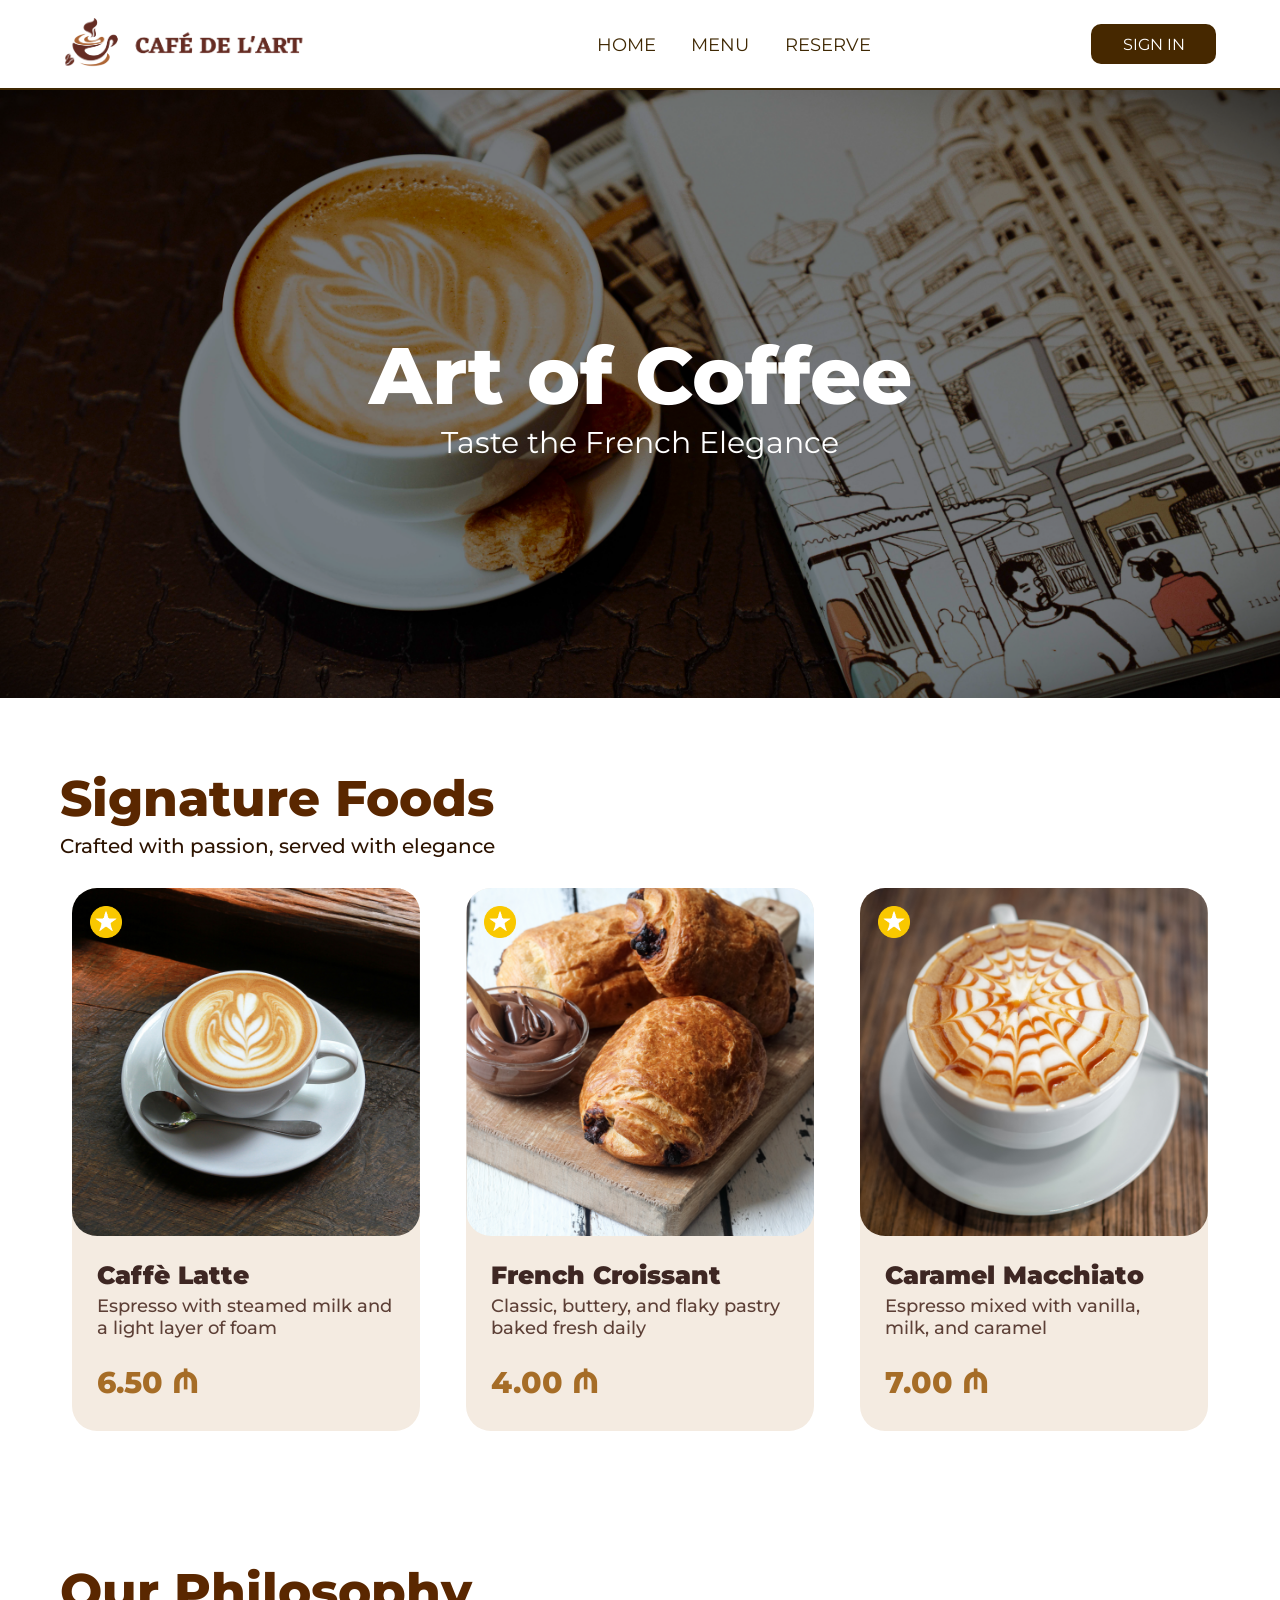
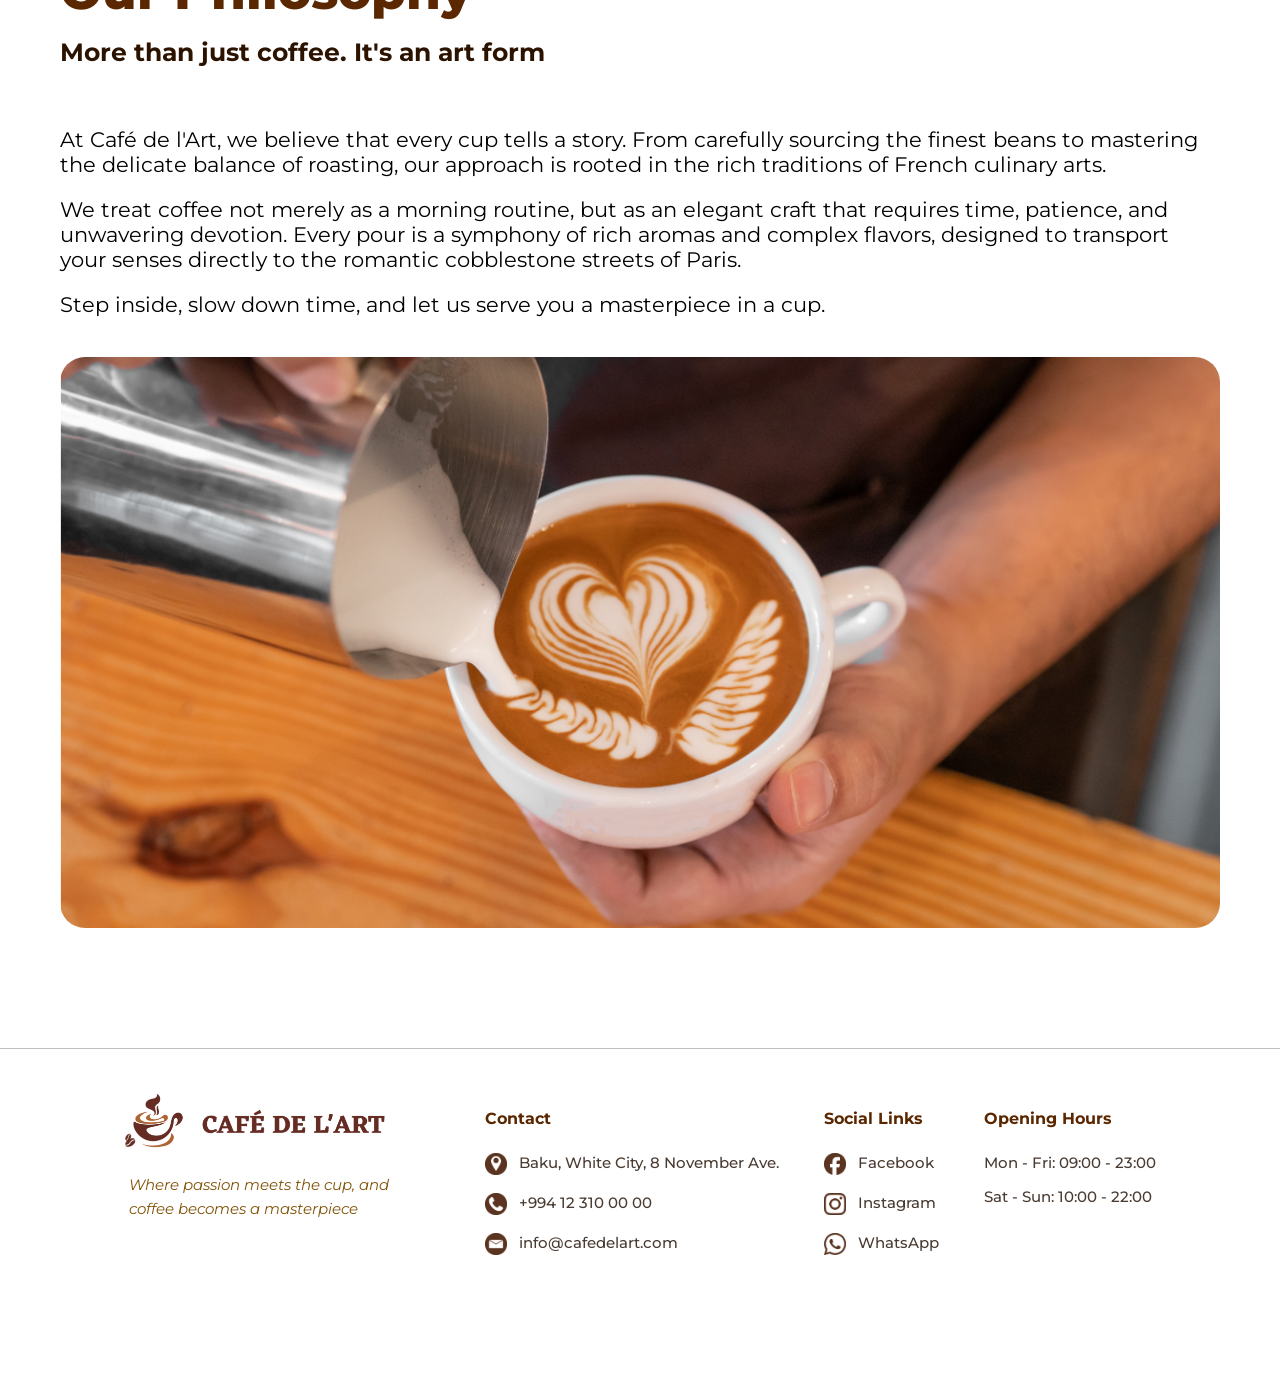
==== commit fbb91979: "Adding menu item photos and completeing menu page" ====
--- a/index.html
+++ b/index.html
@@ -39,14 +39,14 @@
                     </div>
                 </div>
             </section>
-            <section class="signature-foods">
+            <section class="foods signature-foods">
                 <h2 class="title">Signature Foods</h2>
                 <p class="subtitle">Crafted with passion, served with elegance</p>
                 <div class="cards">
                     <div class="card">
                         <div class="item-img">
                             <img src="./icons/premium-icon.png" alt="Premium Badge" class="premium-icon">
-                            <img src="./images/item1.png" alt="Caffè Latte" class="main-img">
+                            <img src="./images/latte.png" alt="Caffè Latte" class="main-img">
                         </div>
                         <div class="item-details">
                             <h3>Caffè Latte</h3>
@@ -57,7 +57,7 @@
                     <div class="card">
                         <div class="item-img">
                             <img src="./icons/premium-icon.png" alt="Premium Badge" class="premium-icon">
-                            <img src="./images/item2.png" alt="French Croissant" class="main-img">
+                            <img src="./images/croissant.png" alt="French Croissant" class="main-img">
                         </div>
                         <div class="item-details">
                             <h3>French Croissant</h3>
@@ -68,7 +68,7 @@
                     <div class="card">
                         <div class="item-img">
                             <img src="./icons/premium-icon.png" alt="Premium Badge" class="premium-icon">
-                            <img src="./images/item3.png" alt="Caramel Macchiato" class="main-img">
+                            <img src="./images/macchiato.png" alt="Caramel Macchiato" class="main-img">
                         </div>
                         <div class="item-details">
                             <h3>Caramel Macchiato</h3>
@@ -152,5 +152,6 @@
                 </div>
             </div>
         </footer>
+        <script src="script.js"></script>
     </body>
 </html>
--- a/style.css
+++ b/style.css
@@ -107,57 +107,57 @@
     font-weight: 400;
 }
 
-.signature-foods, .story, footer {
+.foods, .signature-foods, .story, footer {
     padding: 60px 60px;
     margin-top: 10px;
 }
 
-.signature-foods .title {
+.foods .title, .signature-foods .title {
     color: rgb(90, 39, 0);
     font-size: 50px;
     font-weight: 800;
 }
 
-.signature-foods .subtitle {
+.foods .subtitle, .signature-foods .subtitle {
     color: rgb(44, 19, 0);
     font-size: 20px;
     font-weight: 500;
     margin-top: 5px;
 }
 
-.signature-foods .cards {
+.foods .cards, .signature-foods .cards {
     display: flex;
     justify-content: center;
     width: 100%;
-    gap: 4%;
-    margin-top: 50px;
+    gap: 40px 4%;
+    margin-top: 30px;
     flex-wrap: wrap;
 }
 
-.signature-foods .card {
+.foods .card, .signature-foods .card {
     width: 30%;
     background-color: #F4EBE1;
     border-radius: 25px;
     cursor: pointer;
 }
 
-.signature-foods .card:hover {
+.foods .card:hover, .signature-foods .card:hover {
     position: relative;
     bottom: 10px;
 }
 
-.signature-foods .item-img {
+.foods .item-img, .signature-foods .item-img {
     position: relative;
 }
 
-.signature-foods .main-img {
+.foods .main-img, .signature-foods .main-img {
     width: 100%;
     height: auto;
     margin-bottom: 20px;
     border-radius: 25px;
 }
 
-.signature-foods .premium-icon {
+.foods .premium-icon, .signature-foods .premium-icon {
     width: 32px;
     height: 32px;
     position: absolute;
@@ -165,28 +165,37 @@
     left: 18px;
 }
 
-.signature-foods .item-details {
+.foods .item-details, .signature-foods .item-details {
     padding: 0 25px 30px 25px;
 }
 
-.signature-foods .item-details h3 {
+.foods .item-details h3, .signature-foods .item-details h3 {
     color: #3E2723;
     font-weight: 900;
     font-size: 25px;
 }
 
-.signature-foods .item-details p {
+.foods .item-details p, .signature-foods .item-details p {
     margin-top: 5px;
     color: #5D4037;
     font-weight: 500;
     font-size: 18px;
 }
 
-.signature-foods .item-details .price {
+ .foods .item-details .price, .signature-foods .item-details .price {
     margin-top: 25px;
     font-weight: 800;
     font-size: 30px;
     color: #A66D27;
+}
+
+.category-title {
+    color: rgb(90, 39, 0);
+    font-size: 37px;
+    font-weight: 800;
+    text-align: left;
+    margin-top: 35px; 
+    margin-bottom: 0;
 }
 
 .story-title {
@@ -331,7 +340,7 @@
         max-width: 200px;
     }
 
-    .signature-foods, .story, footer {
+    .foods, .signature-foods, .story, footer {
         padding: 40px 3vw;
     }
 
@@ -358,27 +367,27 @@
         font-size: 20px; 
     }
 
-    .signature-foods .title, .story-title { 
+    .foods .title, .signature-foods .title, .story-title { 
         font-size: 38px; 
     }
 
-    .signature-foods .subtitle, .story-subtitle { 
+    .foods .subtitle, .signature-foods .subtitle, .story-subtitle { 
         font-size: 18px; 
     }
 
-    .signature-foods .item-details { 
+    .foods .item-details, .signature-foods .item-details { 
         padding: 15px; 
     }
 
-    .signature-foods .item-details h3 { 
+    .foods .item-details h3, .signature-foods .item-details h3 { 
         font-size: 18px; 
     }
 
-    .signature-foods .item-details p { 
+    .foods .item-details p, .signature-foods .item-details p { 
         font-size: 13px; 
     }
 
-    .signature-foods .item-details .price { 
+    .foods .item-details .price, .signature-foods .item-details .price { 
         font-size: 22px; 
         margin-top: 15px; 
     }
@@ -480,29 +489,29 @@
         font-size: 16px; 
     }
 
-    .signature-foods, .story, footer { 
+    .foods, .signature-foods, .story, footer { 
         padding: 30px 5vw; 
     }
 
-    .signature-foods .title, .story-title { 
+    .foods .title, .signature-foods .title, .story-title { 
         font-size: 32px; 
     }
 
-    .signature-foods .subtitle, .story-subtitle { 
+    .foods .subtitle, .signature-foods .subtitle, .story-subtitle { 
         font-size: 15px; 
     }
 
-    .signature-foods .cards {
+    .foods .cards, .signature-foods .cards {
         flex-direction: column;
         align-items: center;
         gap: 30px;
     }
 
-    .signature-foods .card { 
+    .foods .card, .signature-foods .card { 
         width: 100%; 
     }
 
-    .signature-foods .main-img {
+    .foods .main-img, .signature-foods .main-img {
         margin-bottom: 0;
     }
 
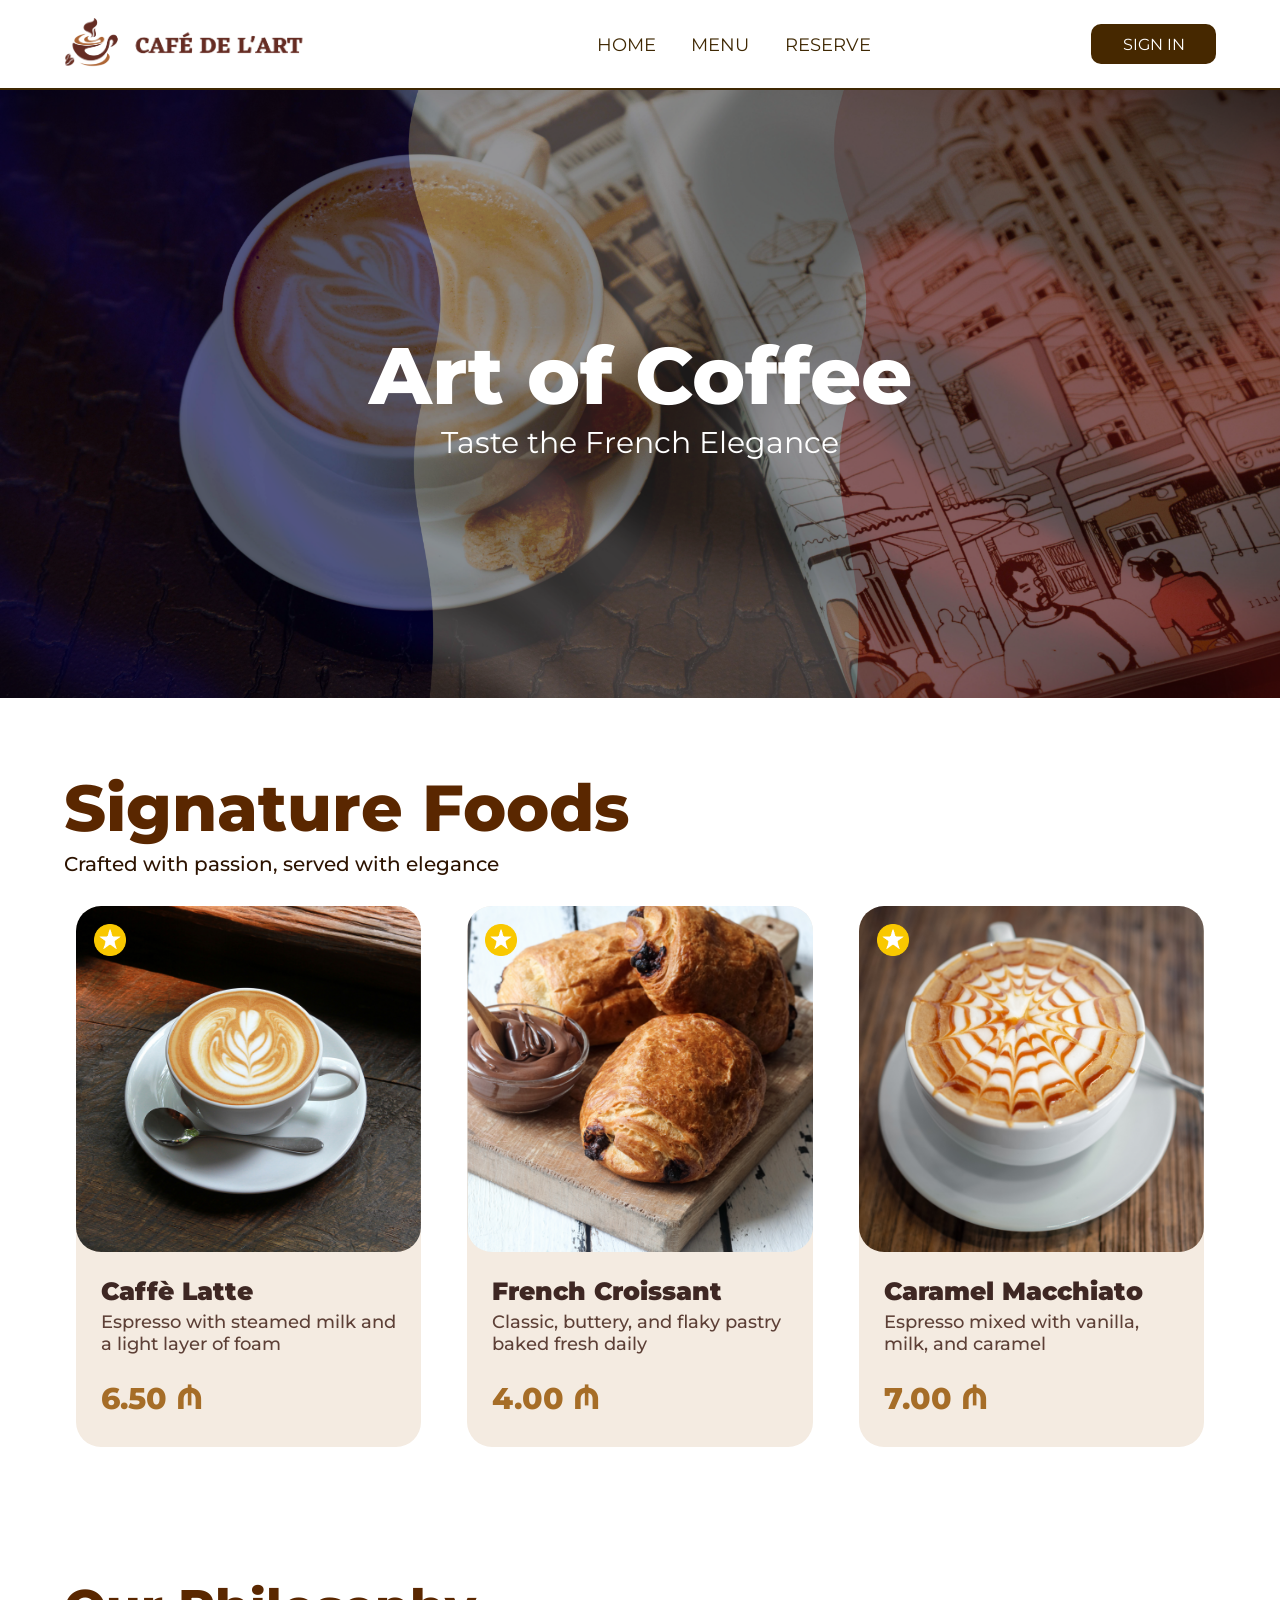
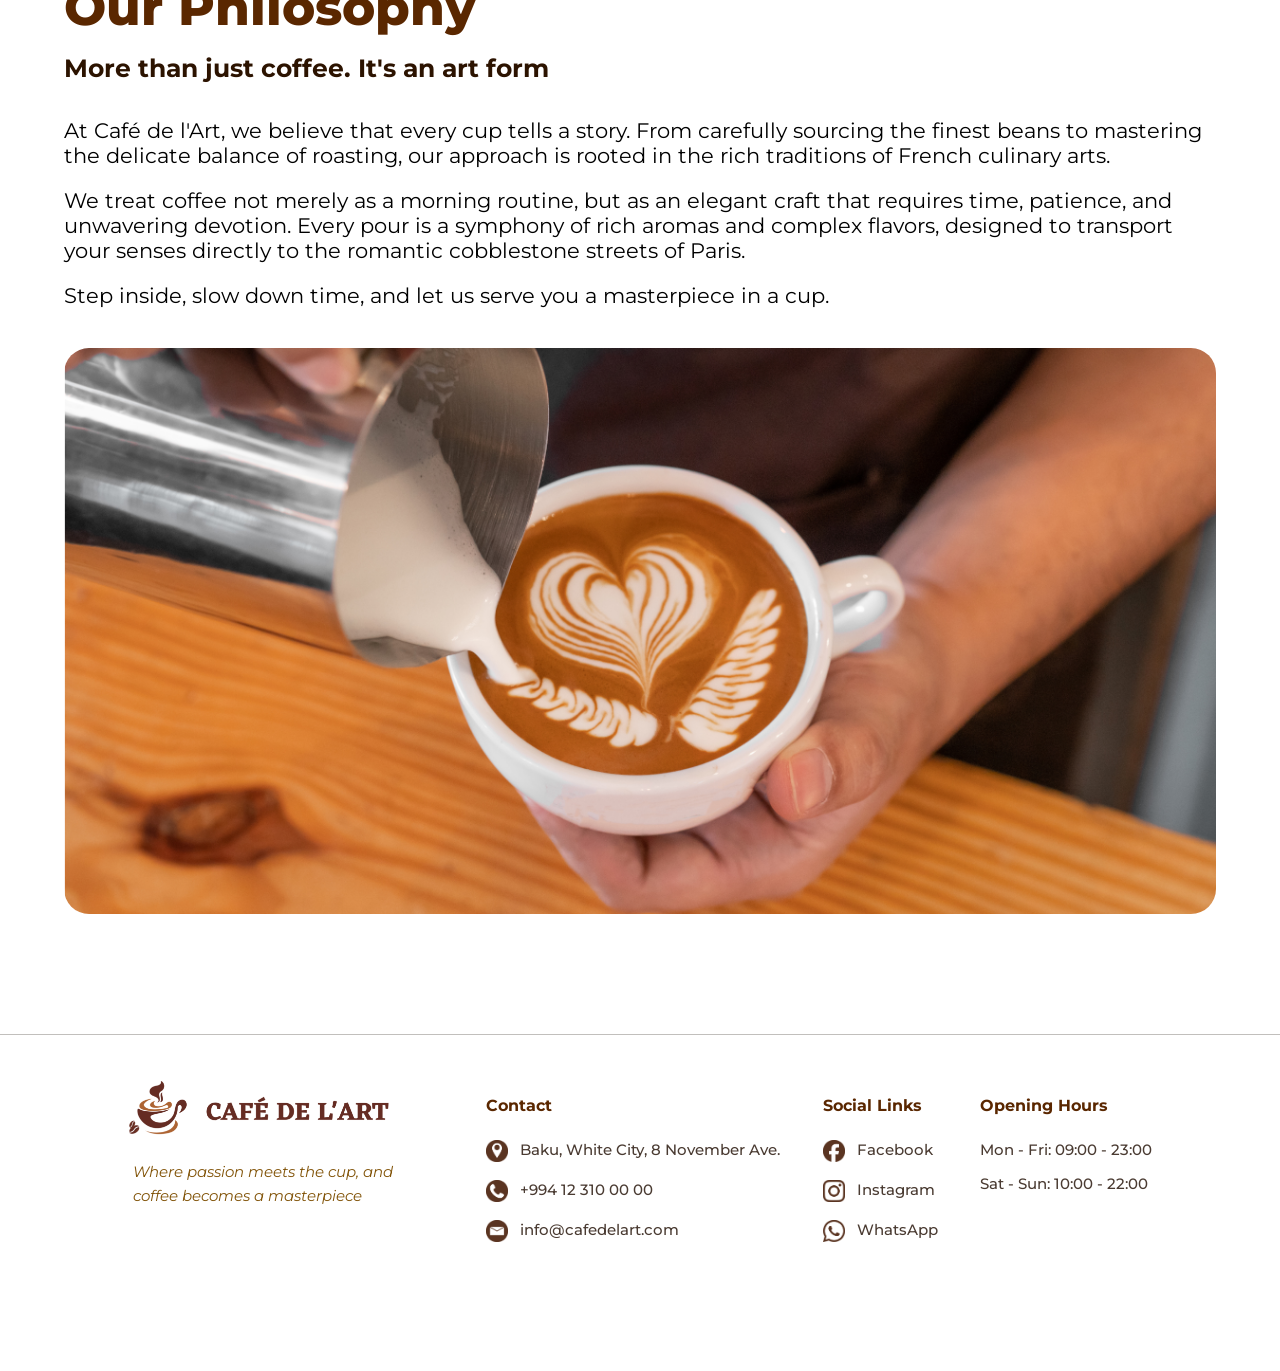
==== commit 3da2ba05: "Deleting html folder and bringing its components to root" ====
--- a/index.html
+++ b/index.html
@@ -4,7 +4,8 @@
         <meta charset="UTF-8">
         <meta name="viewport" content="width=device-width, initial-scale=1.0">
         <title>Café de l'Art - The French Elegance</title>
-        <link rel="stylesheet" href="style.css">
+        <link rel="stylesheet" href="./css/global.css">
+        <link rel="stylesheet" href="./css/index.css">
         <link rel="icon" type="image/png" href="./icons/title-logo-icon.png">
     </head>
     <body>
@@ -30,6 +31,11 @@
             </div>
         </header>
         <main>
+            <section class="connection">
+                <div class="offline hidden">
+                    Connection Lost! Try to connect again...
+                </div>
+            </section>
             <section class="hero">
                 <div class="hero-img">
                     <img src="./images/2.png" alt="Hero">
@@ -152,6 +158,6 @@
                 </div>
             </div>
         </footer>
-        <script src="script.js"></script>
+        <script src="./javascript/global.js"></script>
     </body>
 </html>
--- a/css/global.css
+++ b/css/global.css
@@ -0,0 +1,519 @@
+@import url('https://fonts.googleapis.com/css2?family=Alegreya+SC:ital,wght@0,400;0,500;0,700;0,800;0,900;1,400;1,500;1,700;1,800;1,900&family=Courier+Prime:ital,wght@0,400;0,700;1,400;1,700&family=Inter:ital,opsz,wght@0,14..32,100..900;1,14..32,100..900&family=Lato:ital,wght@0,100;0,300;0,400;0,700;0,900;1,100;1,300;1,400;1,700;1,900&family=Montserrat:ital,wght@0,100..900;1,100..900&family=Roboto+Slab:wght@100..900&family=Roboto:ital,wght@0,100..900;1,100..900&display=swap');
+
+* {
+    box-sizing: border-box;
+    margin: 0;
+    padding: 0;
+    font-family: 'Montserrat', sans-serif;
+}
+
+header {
+    width: 100%;
+    height: 90px;
+    background-color: white;
+    padding: 15px 5vw;
+    margin: 0;
+    display: flex;
+    justify-content: space-between;
+    align-items: center;
+    position: sticky;
+    top: 0;
+    z-index: 1;
+    border-bottom: 2px solid rgb(63, 40, 3);
+}
+
+#logo {
+    width: 20vw;
+    min-width: 220px;
+    max-width: 350px;
+    height: auto;
+    position: relative;
+    left: 0;
+    top: 3px;
+}
+
+.menu {
+    list-style-type: none;
+    display: flex;
+    gap: 5vw;
+    justify-content: center;
+    position: relative;
+    right: 0;
+    font-size: 20px;
+    font-weight: 400;
+}
+
+.menu .btn {
+    background: none;
+    border: none;
+    width: 30px;
+    font-size: 18px;
+    margin-top: 0;
+    color: rgb(63, 40, 3);
+    cursor: pointer;
+}
+
+.menu .btn:hover {
+    color: rgb(130, 84, 9);
+}
+
+.login-btn {
+    width: 125px;
+    height: 40px;
+    background-color: #462800;
+    border: none;
+    border-radius: 10px;
+    color: white;
+    font-size: 16px;
+    font-weight: 400;
+}
+
+.login-btn:hover {
+    background-color: rgb(90, 39, 0);
+    cursor: pointer;
+}
+
+.offline {
+    width: 100%;
+    background-color: rgb(251, 179, 45);
+    height: 50px;
+    display: flex;
+    justify-content: center;
+    align-items: center;
+    font-weight: 700;
+    font-size: 20px;
+    border-top: 3px solid black;
+    border-bottom: 4px solid black;
+    position: fixed;
+    top: 90px;
+    z-index: 1;
+}
+
+.hidden {
+    display: none;
+}
+
+.banner-img {
+    width: 100%;
+    position: relative;
+}
+
+.banner-img img {
+    width: 100%;
+}
+
+.banner-slogan {
+    position: absolute;
+    top: 0;
+    bottom: 0;
+    left: 0;
+    right: 0;
+    width: 100%;
+    height: 100%;
+    display: flex;
+    flex-direction: column;
+    justify-content: center;
+    align-items: center;
+    color: white;
+}
+
+.banner-slogan h1 {
+    font-size: 65px;
+    font-weight: 800;
+    margin-bottom: 10px;
+}
+
+.banner-slogan p {
+    font-size: 22px;
+    font-weight: 500;
+}
+
+.foods, .signature-foods {
+    padding: 60px 5vw;
+    margin-top: 10px;
+}
+
+.foods .title, .signature-foods .title {
+    color: rgb(90, 39, 0);
+    font-size: 65px;
+    font-weight: 800;
+}
+
+.foods .subtitle, .signature-foods .subtitle {
+    color: rgb(44, 19, 0);
+    font-size: 20px;
+    font-weight: 500;
+    margin-top: 5px;
+}
+
+.foods .cards, .signature-foods .cards {
+    display: flex;
+    justify-content: center;
+    width: 100%;
+    gap: 40px 4%;
+    margin-top: 30px;
+    flex-wrap: wrap;
+}
+
+.foods .card, .signature-foods .card {
+    width: 30%;
+    background-color: #F4EBE1;
+    border-radius: 25px;
+    cursor: pointer;
+}
+
+.foods .card:hover, .signature-foods .card:hover {
+    position: relative;
+    bottom: 10px;
+}
+
+.foods .item-img, .signature-foods .item-img {
+    position: relative;
+}
+
+.foods .main-img, .signature-foods .main-img {
+    width: 100%;
+    height: auto;
+    margin-bottom: 20px;
+    border-radius: 25px;
+}
+
+.foods .premium-icon, .signature-foods .premium-icon {
+    width: 32px;
+    height: 32px;
+    position: absolute;
+    top: 18px;
+    left: 18px;
+}
+
+.foods .item-details, .signature-foods .item-details {
+    padding: 0 25px 30px 25px;
+}
+
+.foods .item-details h3, .signature-foods .item-details h3 {
+    color: #3E2723;
+    font-weight: 900;
+    font-size: 25px;
+}
+
+.foods .item-details p, .signature-foods .item-details p {
+    margin-top: 5px;
+    color: #5D4037;
+    font-weight: 500;
+    font-size: 18px;
+}
+
+.foods .item-details .price, .signature-foods .item-details .price {
+    margin-top: 25px;
+    font-weight: 800;
+    font-size: 30px;
+    color: #A66D27;
+}
+
+footer {
+    padding: 60px 5vw;
+    margin-top: 10px;
+    width: 100%;
+    height: auto;
+    border-top: 1px solid rgb(193, 191, 188);
+    padding-top: 20px;
+    margin-top: 60px;
+}
+
+.footer-area {
+    display: flex;
+    justify-content: space-between;
+    align-items: flex-start;
+    flex-wrap: wrap;
+    padding: 2vw 5vw 4vw 5vw;
+    max-width: 1400px;
+    margin: auto;
+    gap: 4vw;
+}
+
+.brand-area {
+    width: 30%;
+    display: flex;
+    flex-direction: column;
+}
+
+.brand-img img {
+    width: 100%;
+    max-width: 280px;
+    margin-bottom: 15px;
+}
+
+.brand-slogan p {
+    font-size: 15px;
+    line-height: 1.6;
+    color: rgb(130, 84, 9);
+    font-style: italic;
+    padding-left: 5px;
+}
+
+.business-info {
+    width: 65%;
+    display: flex;
+    flex-wrap: wrap;
+    gap: 2vw;
+    justify-content: space-between;
+    margin-top: 15px;
+}
+
+.info {
+    display: flex;
+    flex-direction: column;
+}
+
+.info h3 {
+    font-size: 16px;
+    font-weight: 700;
+    margin-bottom: 25px;
+    color: rgb(90, 39, 0);
+}
+
+.info p {
+    font-size: 15px;
+    font-weight: 500;
+    color: #4a3b32;
+}
+
+.business-info img {
+    width: 22px;
+    height: 22px;
+}
+
+.location, .phone, .email, .social {
+    display: flex;
+    align-items: flex-start;
+    gap: 12px;
+    margin-bottom: 18px;
+    cursor: pointer;
+}
+
+.location p:hover, .phone p:hover, .email p:hover, .social p:hover {
+    color: #281910;
+    text-decoration: underline;
+}
+
+.opening-hours p {
+    margin-bottom: 15px;
+}
+
+@media (max-width: 990px) {
+    header { 
+        padding: 15px 3vw; 
+    }
+
+    #logo { 
+        min-width: 160px; 
+        max-width: 200px; 
+    }
+
+    .menu { 
+        display: flex; 
+        gap: 40px; 
+    }
+
+    .menu .btn { 
+        font-size: 16px; 
+    }
+
+    .login-btn { 
+        width: 90px; 
+        font-size: 13px; 
+        height: 35px; 
+    }
+
+    .offline { 
+        height: 40px; 
+        font-size: 18px; 
+        border-top: 3px solid black; 
+        border-bottom: 4px solid black; 
+    }
+
+    .foods, .signature-foods, footer { 
+        padding: 40px 3vw; 
+    }
+
+    .foods .title, .signature-foods .title { 
+        font-size: 38px; 
+    }
+
+    .foods .subtitle, .signature-foods .subtitle { 
+        font-size: 18px; 
+    }
+
+    .foods .item-details, .signature-foods .item-details { 
+        padding: 15px; 
+    }
+
+    .foods .item-details h3, .signature-foods .item-details h3 { 
+        font-size: 18px; 
+    }
+
+    .foods .item-details p, .signature-foods .item-details p { 
+        font-size: 13px; 
+    }
+
+    .foods .item-details .price, .signature-foods .item-details .price { 
+        font-size: 22px; 
+        margin-top: 15px; 
+    }
+
+    .footer-area { 
+        padding: 30px 3vw; 
+    }
+
+    .brand-area { 
+        width: 30%; 
+    }
+
+    .business-info { 
+        width: 68%; 
+        gap: 1vw; 
+    }
+
+    .info h3 { 
+        font-size: 14px; 
+        margin-bottom: 15px; 
+    }
+
+    .info p, .brand-slogan p { 
+        font-size: 12px; 
+    }
+
+    .business-info img { 
+        width: 18px; 
+        height: 18px; 
+    }
+
+    .location, .phone, .email, .social { 
+        gap: 8px; 
+        margin-bottom: 12px; 
+    }
+
+    .banner-slogan h1 { 
+        font-size: 37px; 
+    }
+
+    .banner-slogan p { 
+        font-size: 15px; 
+    }
+}
+
+@media (max-width: 600px) {
+    header { 
+        position: sticky; 
+        top: 0; 
+        z-index: 1; 
+        width: 100%; 
+        max-width: 100%; 
+        padding: 75px 15px 15px 15px; 
+        display: flex; 
+        justify-content: center; 
+        background-color: white; 
+    }
+
+    #logo { 
+        position: absolute; 
+        top: 18px; 
+        left: 15px; 
+        width: 140px; 
+    }
+
+    .login-btn { 
+        position: absolute; 
+        top: 15px; 
+        right: 15px; 
+        width: 90px; 
+        height: 35px; 
+        font-size: 13px; 
+        margin: 0; 
+    }
+
+    .offline { 
+        height: 30px; 
+        font-size: 14px; 
+        border-top: 3px solid black; 
+        border-bottom: 3px solid black; 
+    }
+
+    .menu { 
+        width: 100%; 
+        max-width: 100%; 
+        box-sizing: border-box; 
+        display: flex; 
+        justify-content: center; 
+        gap: 6vw; 
+        position: static; 
+        padding: 0; 
+        margin: 0; 
+    }
+
+    .menu .btn { 
+        font-size: 15px; 
+        width: auto; 
+    }
+
+    .foods, .signature-foods, footer { 
+        padding: 30px 5vw; 
+    }
+
+    .foods .title, .signature-foods .title { 
+        font-size: 32px; 
+    }
+
+    .foods .subtitle, .signature-foods .subtitle { 
+        font-size: 15px; 
+    }
+
+    .foods .cards, .signature-foods .cards { 
+        flex-direction: column; 
+        align-items: center; 
+        gap: 30px; 
+    }
+
+    .foods .card, .signature-foods .card { 
+        width: 100%; 
+    }
+
+    .foods .main-img, .signature-foods .main-img { 
+        margin-bottom: 0; 
+    }
+
+    .footer-area { 
+        flex-direction: column; 
+        align-items: center;
+        text-align: center;
+        gap: 40px; 
+    }
+
+    .brand-area { 
+        width: 100%;
+        align-items: flex-start; 
+    }
+
+    .business-info { 
+        width: 100%; 
+        flex-direction: column; 
+        gap: 35px; 
+    }
+
+    .info { 
+        align-items: flex-start; 
+    }
+
+    .location, .phone, .email, .social { 
+        justify-content: center; 
+    }
+
+    .banner-slogan h1 { 
+        font-size: 25px;
+    }
+
+    .banner-slogan p { 
+        font-size: 12px; 
+        padding: 0 15px; 
+    }
+}
--- a/css/index.css
+++ b/css/index.css
@@ -0,0 +1,141 @@
+.hero-img {
+    position: relative;
+    width: 100%;
+}
+
+.hero-img img {
+    width: 100%;
+    display: block;
+}
+
+.hero-slogan {
+    position: absolute;
+    top: 0;
+    left: 0;
+    width: 100%;
+    height: 100%;
+    display: flex;
+    flex-direction: column;
+    justify-content: center;
+    align-items: center;
+    text-align: center;
+    color: white;
+}
+
+.hero-slogan h1 {
+    font-size: 80px;
+    font-weight: 800;
+}
+
+.hero-slogan p {
+    font-size: 30px;
+    font-weight: 400;
+}
+
+.story {
+    padding: 60px 5vw;
+    margin-top: 10px;
+}
+
+.story-title {
+    color: rgb(90, 39, 0);
+    font-size: 50px;
+    font-weight: 800;
+}
+
+.story-subtitle {
+    color: rgb(44, 19, 0);
+    font-size: 25px;
+    font-weight: 700;
+    margin-top: 15px;
+}
+
+.story p {
+    margin-top: 20px;
+    font-size: 21px;
+}
+
+.story-area {
+    display: flex;
+    flex-direction: column;
+    align-items: center;
+    gap: 40px;
+    margin-top: 5px;
+}
+
+.story-content {
+    width: 100%;
+    padding-top: 10px;
+}
+
+.story-img {
+    display: flex;
+    justify-content: center;
+    width: 100%;
+}
+
+.story-img img {
+    width: 100%;
+    height: auto;
+    border-radius: 25px;
+}
+
+@media (max-width: 990px) {
+    .story { 
+        padding: 40px 3vw; 
+    }
+
+    .hero-slogan h1 { 
+        font-size: 60px; 
+    }
+
+    .hero-slogan p { 
+        font-size: 20px; 
+    }
+
+    .story-title { 
+        font-size: 38px; 
+    }
+
+    .story-subtitle { 
+        font-size: 18px; 
+    }
+
+    .story p { 
+        font-size: 17px; 
+    }
+
+    .story-img { 
+        width: 95%; 
+    }
+}
+
+@media (max-width: 600px) {
+    .story { 
+        padding: 30px 5vw; 
+    }
+
+    .hero-slogan h1 { 
+        font-size: 38px; 
+    }
+
+    .hero-slogan p { 
+        font-size: 16px; 
+    }
+
+    .story-title { 
+        font-size: 32px; 
+    }
+
+    .story-subtitle { 
+        font-size: 15px; 
+    }
+
+    .story p { 
+        font-size: 15px; 
+    }
+
+    .story-img { 
+        width: 100%; 
+    }
+}
